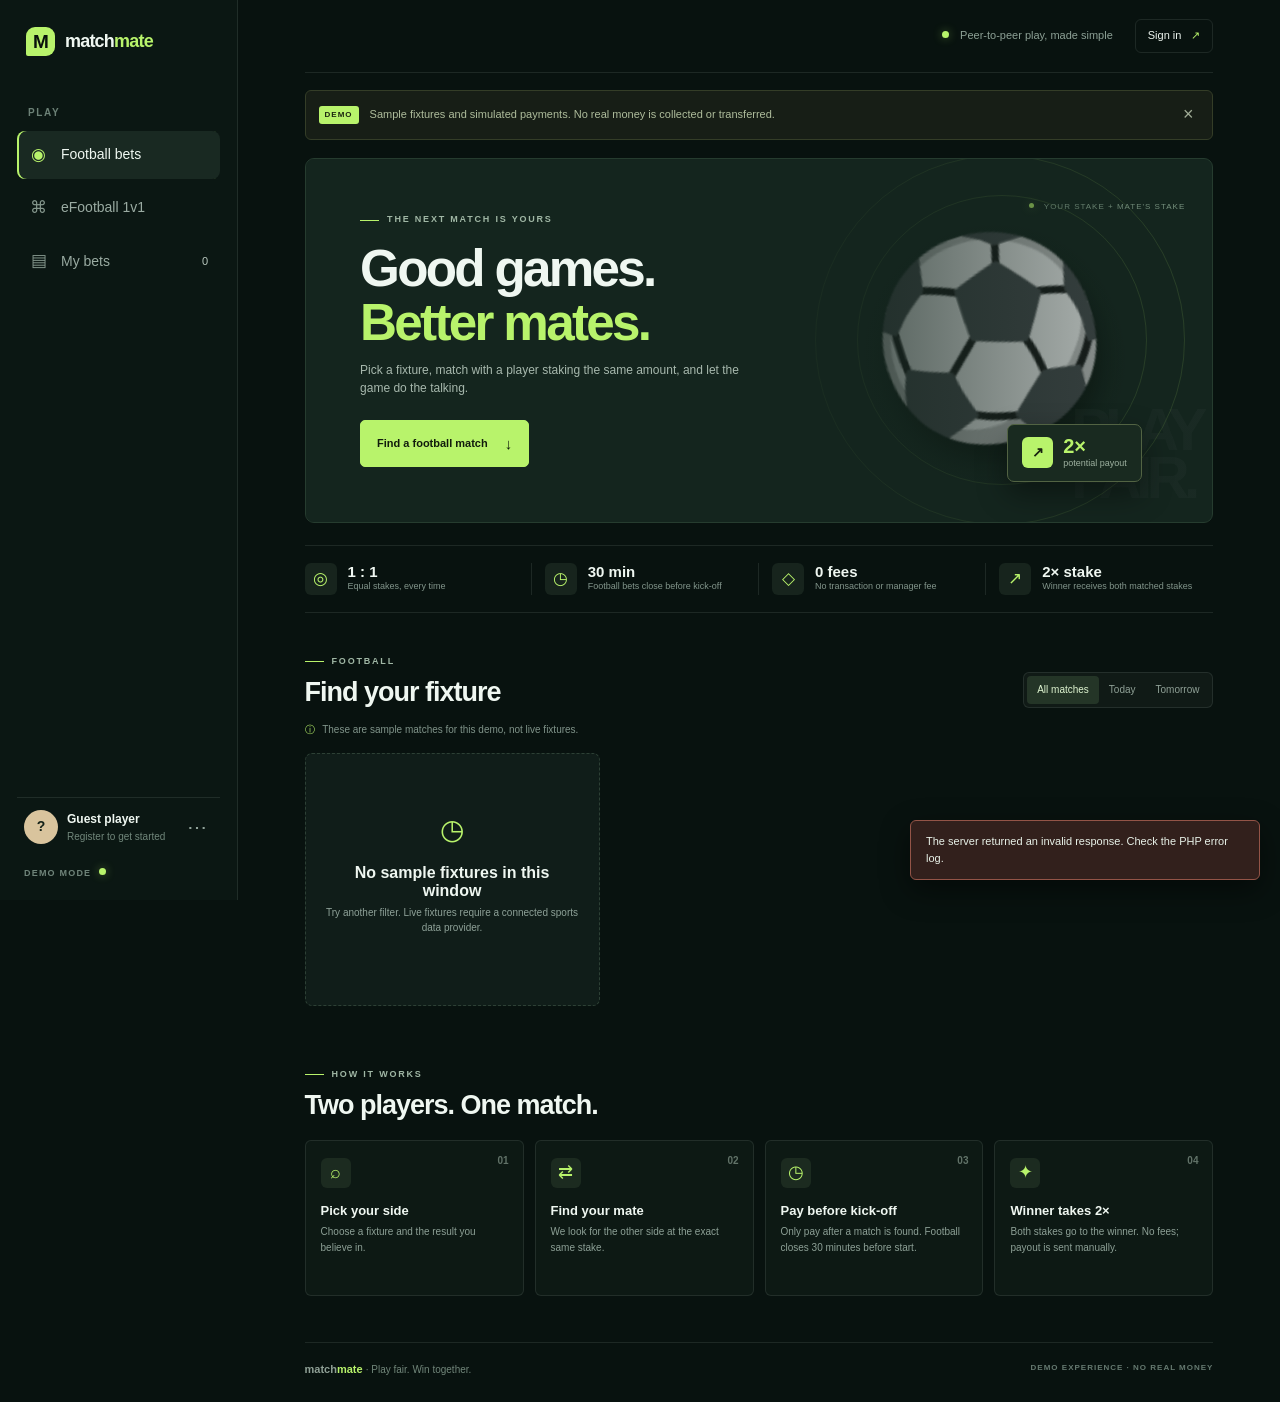
==== index.html @ 1ef978bd "two player met betting account" ====
<!doctype html>
<html lang="en">
  <head>
    <meta charset="utf-8">
    <meta name="viewport" content="width=device-width, initial-scale=1">
    <meta name="theme-color" content="#08120f">
    <title>MatchMate — Play fair. Win together.</title>
    <link rel="stylesheet" href="styles.css">
    <script src="app.js" defer></script>
  </head>
  <body>
    <div class="app-shell">
      <aside class="sidebar">
        <a class="brand" href="#" aria-label="MatchMate home">
          <span class="brand-mark">M</span><span>match<span class="brand-light">mate</span></span>
        </a>
        <div class="sidebar-label">PLAY</div>
        <nav class="main-nav" aria-label="Main navigation">
          <button class="nav-item active" data-view="football"><span class="nav-icon">◉</span> Football bets</button>
          <button class="nav-item" data-view="konami"><span class="nav-icon">⌘</span> eFootball 1v1</button>
          <button class="nav-item" data-view="my-bets"><span class="nav-icon">▤</span> My bets <span class="nav-count" id="my-bets-count">0</span></button>
        </nav>
        <div class="sidebar-label admin-label">MANAGE</div>
        <nav class="main-nav" aria-label="Management">
          <button class="nav-item" data-view="admin"><span class="nav-icon">▦</span> Admin dashboard</button>
        </nav>
        <div class="sidebar-spacer"></div>
        <div class="account-card">
          <div class="avatar" id="sidebar-avatar">?</div>
          <div class="account-summary"><strong id="sidebar-name">Guest player</strong><span id="sidebar-account">Register to get started</span></div>
          <button class="icon-button" id="account-button" aria-label="Account options">⋯</button>
        </div>
        <div class="sidebar-foot">DEMO MODE <span class="live-dot"></span></div>
      </aside>

      <main class="main-content">
        <header class="topbar">
          <div class="mobile-brand"><span class="brand-mark">M</span> matchmate</div>
          <div class="topbar-note"><span class="live-dot"></span> Peer-to-peer play, made simple</div>
          <button class="top-account" id="top-account-button">Sign in <span>↗</span></button>
        </header>

        <div class="demo-banner">
          <span class="demo-badge">DEMO</span>
          <span>Sample fixtures and simulated payments. No real money is collected or transferred.</span>
          <button id="banner-dismiss" aria-label="Dismiss notice">×</button>
        </div>

        <section class="view active" id="view-football">
          <div class="hero">
            <div class="hero-copy">
              <div class="eyebrow"><span class="eyebrow-line"></span> THE NEXT MATCH IS YOURS</div>
              <h1>Good games.<br><span>Better mates.</span></h1>
              <p>Pick a fixture, match with a player staking the same amount, and let the game do the talking.</p>
              <button class="primary-button" data-scroll="fixtures">Find a football match <span>↓</span></button>
            </div>
            <div class="hero-visual" aria-hidden="true">
              <div class="orb orb-one"></div><div class="orb orb-two"></div>
              <div class="hero-ball">⚽</div>
              <div class="floating-card"><span class="floating-icon">↗</span><div><strong>2×</strong><small>potential payout</small></div></div>
              <div class="hero-stat"><span class="stat-dot"></span> YOUR STAKE + MATE'S STAKE</div>
              <div class="hero-outline">PLAY<br>FAIR.</div>
            </div>
          </div>

          <div class="stats-row">
            <div class="stat-item"><span class="stat-icon">◎</span><div><strong>1 : 1</strong><span>Equal stakes, every time</span></div></div>
            <div class="stat-item"><span class="stat-icon">◷</span><div><strong>30 min</strong><span>Football bets close before kick-off</span></div></div>
            <div class="stat-item"><span class="stat-icon">◇</span><div><strong>0 fees</strong><span>No transaction or manager fee</span></div></div>
            <div class="stat-item"><span class="stat-icon">↗</span><div><strong>2× stake</strong><span>Winner receives both matched stakes</span></div></div>
          </div>

          <section class="section-block" id="fixtures">
            <div class="section-heading">
              <div><div class="eyebrow"><span class="eyebrow-line"></span> FOOTBALL</div><h2>Find your fixture</h2></div>
              <div class="fixture-filters" role="group" aria-label="Fixture filters">
                <button class="filter-chip active" data-filter="all">All matches</button>
                <button class="filter-chip" data-filter="today">Today</button>
                <button class="filter-chip" data-filter="tomorrow">Tomorrow</button>
              </div>
            </div>
            <div class="fixture-note"><span>ⓘ</span> These are sample matches for this demo, not live fixtures.</div>
            <div class="fixture-grid" id="fixture-grid"></div>
          </section>

          <section class="how-section">
            <div class="how-heading"><div class="eyebrow"><span class="eyebrow-line"></span> HOW IT WORKS</div><h2>Two players. One match.</h2></div>
            <div class="steps-grid">
              <article class="step-card"><span class="step-number">01</span><div class="step-icon">⌕</div><h3>Pick your side</h3><p>Choose a fixture and the result you believe in.</p></article>
              <article class="step-card"><span class="step-number">02</span><div class="step-icon">⇄</div><h3>Find your mate</h3><p>We look for the other side at the exact same stake.</p></article>
              <article class="step-card"><span class="step-number">03</span><div class="step-icon">◷</div><h3>Pay before kick-off</h3><p>Only pay after a match is found. Football closes 30 minutes before start.</p></article>
              <article class="step-card"><span class="step-number">04</span><div class="step-icon">✦</div><h3>Winner takes 2×</h3><p>Both stakes go to the winner. No fees; payout is sent manually.</p></article>
            </div>
          </section>
        </section>

        <section class="view" id="view-konami">
          <div class="page-heading">
            <div><div class="eyebrow"><span class="eyebrow-line"></span> KONAMI · eFOOTBALL</div><h1>Find your 1v1.</h1><p>Challenge another eFootball player. Set your stake, match up, then exchange your room code.</p></div>
            <div class="heading-stamp">5<span>MIN</span><small>payment window</small></div>
          </div>
          <div class="konami-layout">
            <div class="panel konami-panel">
              <div class="panel-top"><span class="panel-kicker">NEW CHALLENGE</span><span class="pill pill-green">eFootball</span></div>
              <h2>Ready when you are.</h2>
              <p class="muted">We’ll find a player who wants the same stake. Once matched, both players pay and share their in-game room code before playing.</p>
              <form id="konami-form" class="bet-form">
                <label for="konami-stake">Stake amount <span class="label-hint">KES · minimum 50</span></label>
                <div class="input-wrap"><span class="currency">KES</span><input id="konami-stake" type="number" min="50" step="1" value="500" required></div>
                <div class="stake-presets"><button type="button" data-stake="200">200</button><button type="button" data-stake="500">500</button><button type="button" data-stake="1000">1,000</button></div>
                <div class="payout-preview"><span>Potential winner payout</span><strong id="konami-payout">KES 1,000</strong></div>
                <button class="primary-button full-button" type="submit">Find me a player <span>→</span></button>
                <p class="form-footnote">A match is not confirmed until the other player stakes the same amount.</p>
              </form>
            </div>
            <div class="konami-side">
              <div class="panel info-panel">
                <div class="info-icon">⌘</div><div class="eyebrow">YOUR GAME, YOUR RULES</div><h3>Play on eFootball</h3>
                <p>Matched players connect in the eFootball app. The demo can’t create game rooms or verify results automatically.</p>
              </div>
              <div class="timeline-panel">
                <h3>Match flow <span class="mini-status">5 MIN TO PAY</span></h3>
                <div class="timeline-step"><span class="timeline-number">1</span><div><strong>Get matched</strong><small>Same stake, another player</small></div></div>
                <div class="timeline-step"><span class="timeline-number">2</span><div><strong>Pay &amp; share code</strong><small>Pay, then send your eFootball room code</small></div></div>
                <div class="timeline-step"><span class="timeline-number">3</span><div><strong>Play &amp; report</strong><small>Admin confirms the result in this demo</small></div></div>
              </div>
            </div>
          </div>
        </section>

        <section class="view" id="view-my-bets">
          <div class="page-heading">
            <div><div class="eyebrow"><span class="eyebrow-line"></span> YOUR ACTIVITY</div><h1>My bets<span class="heading-period">.</span></h1><p>Track your matches, payment steps, and any winnings.</p></div>
          </div>
          <div class="my-bets-toolbar"><div class="tab-group"><button class="bet-tab active" data-bet-filter="all">All bets</button><button class="bet-tab" data-bet-filter="active">Active</button><button class="bet-tab" data-bet-filter="won">Won</button></div><span class="muted" id="bet-summary"></span></div>
          <div class="player-totals" id="player-totals"></div>
          <div id="my-bets-list" class="bets-list"></div>
        </section>

        <section class="view" id="view-admin">
          <div class="page-heading admin-page-heading">
            <div><div class="eyebrow"><span class="eyebrow-line"></span> OPERATIONS</div><h1>Admin overview<span class="heading-period">.</span></h1><p>Review matches, confirm results, and track manual payouts.</p></div>
            <div class="admin-demo-pill"><span class="live-dot"></span> LOCAL DEMO DATA</div>
          </div>
          <div class="admin-stats">
            <div class="admin-stat-card"><span>OPEN MATCHES</span><strong id="admin-open">0</strong><small>Awaiting a player</small></div>
            <div class="admin-stat-card"><span>PAYMENT REVIEW</span><strong id="admin-payment">0</strong><small>References awaiting admin approval</small></div>
            <div class="admin-stat-card"><span>WINNERS TO PAY</span><strong id="admin-winners">0</strong><small>Manual payout required</small></div>
            <div class="admin-stat-card accent-stat"><span>TOTAL TO PAY</span><strong id="admin-total">KES 0</strong><small>No fees deducted</small></div>
          </div>
          <div class="admin-toolbar"><div><h2>Winner payouts</h2><p>Winner and opponent details are visible to the admin.</p></div><button class="secondary-button" id="export-winners">↓ Export list</button></div>
          <div class="table-wrap"><table class="admin-table"><thead><tr><th>WINNER / ACCOUNT</th><th>LOSING OPPONENT</th><th>BET</th><th>MANAGER FEE</th><th>AMOUNT TO RECEIVE</th><th>SEND MONEY FEE</th><th>M-PESA DETAILS</th><th>STATUS</th><th></th></tr></thead><tbody id="winners-table"></tbody></table></div>
          <div class="admin-toolbar queue-toolbar"><div><h2>Matched players &amp; payment review</h2><p>Players are paired before payment. Both equal stakes and payment references are shown together.</p></div></div>
          <div class="table-wrap"><table class="admin-table queue-table"><thead><tr><th>PLAYER / ACCOUNT</th><th>TYPE</th><th>FIXTURE / RESULT CLAIM</th><th>OPPONENT</th><th>STAKE EACH</th><th>PAYMENT REFERENCES</th><th>MATCH STATUS</th><th>ADMIN ACTION</th></tr></thead><tbody id="queue-table"></tbody></table></div>
          <div class="admin-disclaimer">This prototype stores records in MySQL. Payment references must be checked manually in the M-Pesa account; no payment is initiated or automatically verified. Player result agreement is not independent proof of an eFootball result.</div>
        </section>

        <footer class="site-footer"><span>match<span class="brand-light">mate</span> <span class="footer-copy">· Play fair. Win together.</span></span><span>DEMO EXPERIENCE · NO REAL MONEY</span></footer>
      </main>
    </div>
    <div id="modal-root"></div>
    <div id="toast-region" class="toast-region" aria-live="polite"></div>
  </body>
</html>
---- styles.css ----
:root {
  color-scheme: dark;
  --bg: #08120f;
  --panel: #101d19;
  --panel-2: #14231e;
  --line: rgba(214, 237, 224, .1);
  --text: #eff7f1;
  --muted: #96aaa0;
  --soft: #71877b;
  --green: #b8f36b;
  --green-dark: #17331e;
  --orange: #f3a968;
  --red: #ff8178;
  --font: 'Segoe UI', Arial, sans-serif;
  --display: 'Segoe UI', Arial, sans-serif;
}

* { box-sizing: border-box; }
[hidden] { display: none !important; }
html { scroll-behavior: smooth; }
body { margin: 0; background: var(--bg); color: var(--text); font: 14px/1.55 var(--font); }
button, input, select { font: inherit; }
button { color: inherit; }
.app-shell { min-height: 100vh; }
.sidebar { position: fixed; z-index: 5; inset: 0 auto 0 0; width: 238px; padding: 27px 17px 19px; display: flex; flex-direction: column; background: #0b1713; border-right: 1px solid var(--line); }
.brand { display: flex; align-items: center; gap: 10px; margin: 0 9px 49px; color: var(--text); text-decoration: none; font: 700 18px var(--display); letter-spacing: -.8px; }
.brand-mark { width: 29px; height: 29px; display: inline-grid; place-items: center; color: #09130c; background: var(--green); border-radius: 9px 9px 9px 2px; font: 700 19px var(--display); }
.brand-light { color: var(--green); }
.sidebar-label { margin: 0 11px 10px; color: #6c8176; font-size: 10px; font-weight: 700; letter-spacing: 1.6px; }
.admin-label { margin-top: 31px; }
.main-nav { display: grid; gap: 5px; }
.nav-item { width: 100%; display: flex; align-items: center; gap: 13px; padding: 11px 12px; color: #9aaba2; background: transparent; border: 0; border-radius: 8px; text-align: left; cursor: pointer; transition: background .2s, color .2s; }
.nav-item:hover, .nav-item.active { color: var(--text); background: #192922; }
.nav-item.active { box-shadow: inset 2px 0 var(--green); }
.nav-item.active .nav-icon { color: var(--green); }
.nav-icon { width: 19px; color: #85978d; font-size: 17px; text-align: center; }
.nav-count { margin-left: auto; color: #b9c8bf; font-size: 11px; }
.sidebar-spacer { flex: 1; }
.account-card { display: flex; align-items: center; gap: 9px; padding: 12px 7px; border-top: 1px solid var(--line); }
.avatar { width: 34px; height: 34px; display: grid; place-items: center; color: #142218; background: #d9c49d; border-radius: 50%; font-weight: 700; }
.account-summary { min-width: 0; display: grid; flex: 1; }
.account-summary strong { overflow: hidden; font-size: 12px; text-overflow: ellipsis; white-space: nowrap; }
.account-summary span { color: var(--soft); font-size: 10px; }
.icon-button { color: #91a39a; background: none; border: 0; font-size: 20px; cursor: pointer; }
.sidebar-foot { margin: 11px 7px 0; color: #70847a; font-size: 9px; font-weight: 700; letter-spacing: 1.2px; }
.live-dot, .stat-dot { display: inline-block; width: 7px; height: 7px; margin-left: 4px; vertical-align: 1px; background: var(--green); border-radius: 50%; box-shadow: 0 0 10px #b8f36666; }
.main-content { max-width: 1600px; min-height: 100vh; margin-left: 238px; padding: 0 5.2%; }
.topbar { height: 73px; display: flex; align-items: center; justify-content: flex-end; border-bottom: 1px solid var(--line); }
.topbar-note { color: #8da196; font-size: 11px; }
.topbar-note .live-dot { margin: 0 8px 0 0; }
.top-account { margin-left: 22px; padding: 7px 12px; background: transparent; border: 1px solid var(--line); border-radius: 6px; cursor: pointer; font-size: 11px; }
.top-account span { color: var(--green); margin-left: 7px; }
.mobile-brand { display: none; }
.demo-banner { display: flex; align-items: center; gap: 11px; margin-top: 17px; padding: 9px 13px; color: #afbd9c; background: #171e16; border: 1px solid #343d27; border-radius: 6px; font-size: 11px; }
.demo-badge { padding: 3px 6px; color: #1b250f; background: var(--green); border-radius: 3px; font-size: 8px; font-weight: 800; letter-spacing: 1px; }
.demo-banner button { margin-left: auto; color: #a1ad97; background: none; border: 0; font-size: 18px; cursor: pointer; }
.hero { position: relative; min-height: 365px; display: flex; align-items: center; overflow: hidden; margin: 18px 0 22px; padding: 42px 6%; background: #14251e; border: 1px solid #263c2f; border-radius: 9px; }
.hero:after { position: absolute; inset: 0; background: linear-gradient(90deg,#14251e 0%,#14251ef2 45%,#14251e33 100%); content: ''; pointer-events: none; }
.hero-copy { position: relative; z-index: 2; width: 53%; }
.eyebrow { display: flex; align-items: center; gap: 8px; color: #a0b7a5; font-size: 9px; font-weight: 700; letter-spacing: 1.8px; }
.eyebrow-line { width: 19px; height: 1px; background: var(--green); }
h1, h2, h3, p { margin-top: 0; }
.hero h1, .page-heading h1 { margin: 15px 0 11px; font: 600 clamp(36px, 4vw, 53px)/1.05 var(--display); letter-spacing: -2.7px; }
.hero h1 span { color: var(--green); }
.hero-copy p { max-width: 400px; margin-bottom: 22px; color: #a7b8ad; font-size: 12px; }
.primary-button, .secondary-button { display: inline-flex; align-items: center; justify-content: center; gap: 17px; padding: 11px 16px; color: #111b0c; background: var(--green); border: 1px solid var(--green); border-radius: 5px; font-weight: 700; font-size: 11px; cursor: pointer; transition: transform .15s, filter .15s; }
.primary-button:hover { transform: translateY(-1px); filter: brightness(1.05); }
.primary-button span { font-size: 15px; }
.hero-visual { position: absolute; inset: 0 0 0 40%; overflow: hidden; }
.orb { position: absolute; border: 1px solid #b8f36b2b; border-radius: 50%; }
.orb-one { width: 370px; height: 370px; top: 50%; right: 5%; transform: translateY(-50%); }
.orb-two { width: 290px; height: 290px; top: 50%; right: 12%; transform: translateY(-50%); }
.hero-ball { position: absolute; top: 49%; right: 19%; transform: translateY(-50%) rotate(-18deg); font-size: clamp(105px, 16vw, 192px); filter: drop-shadow(0 17px 13px #02080499); }
.floating-card { position: absolute; z-index: 1; right: 13%; bottom: 40px; display: flex; align-items: center; gap: 10px; padding: 10px 14px; background: #192a20; border: 1px solid #526343; border-radius: 7px; box-shadow: 0 12px 30px #0006; }
.floating-icon { width: 31px; height: 31px; display: grid; place-items: center; color: #17200f; background: var(--green); border-radius: 6px; font-weight: 700; }
.floating-card div { display: grid; }
.floating-card strong { color: var(--green); font: 700 20px var(--display); line-height: 1.1; }
.floating-card small { color: #9db09f; font-size: 9px; }
.hero-stat { position: absolute; top: 42px; right: 5%; color: #98b69f; font-size: 8px; letter-spacing: 1px; }
.hero-stat .stat-dot { width: 5px; height: 5px; margin: 0 7px 0 0; }
.hero-outline { position: absolute; right: 2%; bottom: 20px; color: #ffffff08; font: 700 60px/.8 var(--display); letter-spacing: -6px; }
.stats-row { display: grid; grid-template-columns: repeat(4,1fr); padding: 17px 0; border-top: 1px solid var(--line); border-bottom: 1px solid var(--line); }
.stat-item { display: flex; align-items: center; gap: 11px; padding: 0 13px; border-right: 1px solid var(--line); }
.stat-item:first-child { padding-left: 0; }
.stat-item:last-child { border: 0; }
.stat-icon { width: 32px; height: 32px; display: grid; place-items: center; color: var(--green); background: #17241d; border-radius: 6px; font-size: 17px; }
.stat-item div { display: grid; }
.stat-item strong { font: 600 15px var(--display); }
.stat-item span:last-child { color: #82958b; font-size: 9px; }
.section-block { padding: 42px 0 35px; }
.section-heading { display: flex; align-items: flex-end; justify-content: space-between; margin-bottom: 18px; }
.section-heading h2, .how-heading h2 { margin: 8px 0 0; font: 600 27px var(--display); letter-spacing: -1px; }
.fixture-filters, .tab-group { display: flex; padding: 3px; background: #101a16; border: 1px solid var(--line); border-radius: 6px; }
.filter-chip, .bet-tab { padding: 6px 10px; color: #8fa096; background: none; border: 0; border-radius: 4px; font-size: 10px; cursor: pointer; }
.filter-chip.active, .bet-tab.active { color: #dff5d1; background: #243527; }
.fixture-note { margin: -4px 0 16px; color: #80948a; font-size: 10px; }
.fixture-note span { margin-right: 5px; color: var(--green); }
.fixture-grid { display: grid; grid-template-columns: repeat(3, minmax(0,1fr)); gap: 12px; }
.fixture-card { position: relative; padding: 16px; background: var(--panel); border: 1px solid var(--line); border-radius: 7px; transition: border-color .2s, transform .2s; }
.fixture-card:hover { transform: translateY(-2px); border-color: #58733e; }
.fixture-card-top { display: flex; justify-content: space-between; color: #84968b; font-size: 9px; }
.sample-label { padding: 3px 6px; color: #a6bc94; background: #202b1d; border-radius: 3px; font-size: 8px; letter-spacing: .4px; }
.team-row { display: flex; align-items: center; justify-content: space-between; margin: 17px 0 15px; }
.team { display: grid; justify-items: center; gap: 5px; width: 36%; text-align: center; }
.team-crest { width: 37px; height: 37px; display: grid; place-items: center; color: #dff4d1; background: #1c3124; border: 1px solid #325039; border-radius: 12px; font: 700 11px var(--display); }
.team-name { font-size: 10px; font-weight: 600; }
.versus { color: #687a70; font: 600 10px var(--display); }
.fixture-footer { display: flex; align-items: center; justify-content: space-between; padding-top: 11px; border-top: 1px solid var(--line); }
.fixture-time { color: #a6b5aa; font-size: 9px; }
.fixture-time strong { color: var(--text); }
.fixture-bet-button { padding: 7px 9px; color: var(--green); background: #1c2a20; border: 1px solid #3a5634; border-radius: 4px; font-size: 9px; font-weight: 700; cursor: pointer; }
.how-section { padding: 27px 0 46px; }
.steps-grid { display: grid; grid-template-columns: repeat(4,1fr); gap: 11px; margin-top: 19px; }
.step-card { position: relative; min-height: 156px; padding: 17px 15px; background: #0d1914; border: 1px solid var(--line); border-radius: 6px; }
.step-number { position: absolute; top: 14px; right: 14px; color: #617268; font: 600 10px var(--display); }
.step-icon { width: 30px; height: 30px; display: grid; place-items: center; margin-bottom: 15px; color: var(--green); background: #1c2b20; border-radius: 6px; font-size: 18px; }
.step-card h3 { margin-bottom: 6px; font: 600 13px var(--display); }
.step-card p { margin-bottom: 0; color: #8da096; font-size: 10px; line-height: 1.6; }
.site-footer { display: flex; justify-content: space-between; padding: 20px 0 27px; color: #8fa096; border-top: 1px solid var(--line); font: 600 11px var(--display); }
.footer-copy { color: #71867a; font: 400 10px var(--font); }
.site-footer > span:last-child { color: #657970; font: 700 8px var(--font); letter-spacing: 1px; }

.view { display: none; }
.view.active { display: block; }
.page-heading { display: flex; align-items: center; justify-content: space-between; padding: 53px 0 29px; }
.page-heading h1 { margin-bottom: 9px; font-size: clamp(34px,4vw,48px); }
.page-heading p { max-width: 500px; margin-bottom: 0; color: #93a69b; font-size: 12px; }
.heading-period { color: var(--green); }
.heading-stamp { width: 92px; display: grid; justify-items: center; color: var(--green); font: 600 37px/.9 var(--display); }
.heading-stamp span { margin-top: 5px; color: #9aaa9f; font: 700 9px var(--font); letter-spacing: 1.3px; }
.heading-stamp small { margin-top: 6px; color: #798d82; font: 9px var(--font); }
.konami-layout { display: grid; grid-template-columns: minmax(0,1.1fr) minmax(280px,.9fr); gap: 16px; padding-bottom: 45px; }
.panel { background: var(--panel); border: 1px solid var(--line); border-radius: 8px; }
.konami-panel { padding: 26px; }
.panel-top { display: flex; align-items: center; justify-content: space-between; margin-bottom: 25px; }
.panel-kicker { color: #8da197; font-size: 9px; font-weight: 700; letter-spacing: 1.3px; }
.pill { padding: 5px 8px; border-radius: 20px; font-size: 9px; }
.pill-green { color: #d7f0c6; background: #213a25; }
.konami-panel h2 { margin-bottom: 8px; font: 600 23px var(--display); }
.muted { color: #8da096; }
.konami-panel > p { max-width: 480px; margin-bottom: 23px; font-size: 11px; }
.bet-form label { display: flex; justify-content: space-between; margin-bottom: 7px; font-size: 11px; font-weight: 600; }
.label-hint { color: #85988d; font-size: 9px; font-weight: 400; }
.input-wrap { position: relative; }
.input-wrap input, .form-control { width: 100%; padding: 11px 13px; color: var(--text); background: #0c1712; border: 1px solid #2a3a31; border-radius: 5px; outline: none; }
.input-wrap input { padding-left: 53px; }
.input-wrap input:focus, .form-control:focus { border-color: #9bce5b; }
.currency { position: absolute; z-index: 1; top: 50%; left: 13px; color: #8da197; transform: translateY(-50%); font-size: 10px; }
.stake-presets { display: flex; gap: 7px; margin-top: 9px; }
.stake-presets button { padding: 6px 10px; color: #a2b2a8; background: #18251e; border: 1px solid #283b2d; border-radius: 4px; font-size: 10px; cursor: pointer; }
.payout-preview { display: flex; justify-content: space-between; margin: 20px 0 16px; padding: 12px 0; border-top: 1px solid var(--line); border-bottom: 1px solid var(--line); color: #9eafa4; font-size: 10px; }
.payout-preview strong { color: var(--green); font: 600 14px var(--display); }
.full-button { width: 100%; justify-content: space-between; padding: 12px 14px; }
.form-footnote { margin: 10px 0 0; color: #71857a; font-size: 9px; text-align: center; }
.konami-side { display: grid; gap: 13px; }
.info-panel { padding: 21px; background: radial-gradient(ellipse at top right,#28452b55,transparent 60%),var(--panel); }
.info-icon { width: 39px; height: 39px; display: grid; place-items: center; margin-bottom: 17px; color: var(--green); background: #213323; border-radius: 8px; font-size: 21px; }
.info-panel .eyebrow { font-size: 8px; }
.info-panel h3 { margin: 8px 0; font: 600 17px var(--display); }
.info-panel p { max-width: 300px; margin: 0; color: #90a399; font-size: 10px; }
.timeline-panel { padding: 20px; background: #0d1914; border: 1px solid var(--line); border-radius: 8px; }
.timeline-panel h3 { display: flex; align-items: center; justify-content: space-between; margin-bottom: 18px; font: 600 13px var(--display); }
.mini-status { padding: 4px 6px; color: var(--green); background: #1a2b1e; border-radius: 3px; font: 700 8px var(--font); letter-spacing: .5px; }
.timeline-step { position: relative; display: flex; gap: 11px; padding: 0 0 17px; }
.timeline-step:not(:last-child):after { position: absolute; top: 24px; left: 11px; width: 1px; height: 22px; background: #33483a; content: ''; }
.timeline-number { width: 23px; height: 23px; display: grid; flex: 0 0 auto; place-items: center; color: var(--green); background: #1e3022; border: 1px solid #40583a; border-radius: 50%; font-size: 9px; }
.timeline-step div { display: grid; padding-top: 2px; }
.timeline-step strong { font-size: 10px; }
.timeline-step small { color: #81948a; font-size: 9px; }
.my-bets-toolbar { display: flex; justify-content: space-between; align-items: center; margin: 0 0 13px; }
.my-bets-toolbar > span { font-size: 10px; }
.player-totals { display: grid; grid-template-columns: repeat(3,1fr); gap: 9px; margin: 0 0 15px; }
.player-total-card { display: grid; gap: 5px; padding: 12px 14px; background: #101d19; border: 1px solid var(--line); border-radius: 6px; }
.player-total-card span { color: #84978c; font-size: 8px; font-weight: 700; letter-spacing: .8px; }
.player-total-card strong { font: 600 16px var(--display); }
.player-total-card.due strong { color: var(--green); }
.bets-list { display: grid; gap: 10px; min-height: 230px; }
.bet-card { display: grid; grid-template-columns: minmax(150px,1.6fr) 1fr 1fr auto; align-items: center; gap: 14px; padding: 16px; background: var(--panel); border: 1px solid var(--line); border-radius: 7px; }
.bet-card-title { font-weight: 700; }
.bet-card-sub, .bet-meta-label { color: #82958a; font-size: 9px; }
.bet-meta { display: grid; gap: 3px; }
.bet-meta strong { font-size: 11px; }
.status-badge { display: inline-flex; align-items: center; justify-content: center; padding: 5px 8px; color: #d7e6d7; background: #24352a; border-radius: 4px; font-size: 9px; font-weight: 600; }
.status-waiting, .status-awaiting_payment { color: #f5c78e; background: #392c1b; }
.status-won, .status-paid, .status-completed { color: #c8ef9b; background: #203520; }
.status-lost, .status-cancelled { color: #e5a09a; background: #392320; }
.empty-state { display: grid; justify-items: center; padding: 54px 20px; color: #8ea198; background: var(--panel); border: 1px dashed #2d4035; border-radius: 7px; text-align: center; }
.empty-icon { margin-bottom: 12px; color: var(--green); font-size: 28px; }
.empty-state strong { margin-bottom: 5px; color: var(--text); font: 600 16px var(--display); }
.empty-state p { margin-bottom: 15px; font-size: 10px; }

.admin-page-heading { padding-bottom: 25px; }
.admin-demo-pill { padding: 7px 10px; color: #b1c5a0; background: #1c291d; border: 1px solid #3a4b31; border-radius: 4px; font-size: 8px; font-weight: 700; letter-spacing: 1px; }
.admin-demo-pill .live-dot { margin: 0 6px 0 0; }
.admin-stats { display: grid; grid-template-columns: repeat(4,1fr); gap: 10px; }
.admin-stat-card { display: grid; gap: 6px; padding: 16px; background: var(--panel); border: 1px solid var(--line); border-radius: 6px; }
.admin-stat-card > span { color: #84978c; font-size: 8px; font-weight: 700; letter-spacing: 1px; }
.admin-stat-card strong { font: 600 25px var(--display); }
.admin-stat-card small { color: #82958a; font-size: 9px; }
.admin-stat-card.accent-stat { background: #1c2b1d; border-color: #34482c; }
.accent-stat strong { color: var(--green); font-size: 19px; }
.admin-toolbar { display: flex; align-items: center; justify-content: space-between; margin: 31px 0 13px; }
.admin-toolbar h2 { margin-bottom: 4px; font: 600 17px var(--display); }
.admin-toolbar p { margin: 0; color: #84978c; font-size: 10px; }
.secondary-button { padding: 8px 11px; color: #c0d1c6; background: #17231d; border-color: #2c3e32; font-size: 9px; }
.table-wrap { overflow-x: auto; background: var(--panel); border: 1px solid var(--line); border-radius: 7px; }
.admin-table { width: 100%; min-width: 780px; border-collapse: collapse; text-align: left; }
.admin-table th { padding: 11px 13px; color: #809389; background: #122019; border-bottom: 1px solid var(--line); font-size: 8px; font-weight: 700; letter-spacing: .7px; white-space: nowrap; }
.admin-table td { padding: 13px; color: #bdcbc1; border-bottom: 1px solid var(--line); font-size: 10px; }
.admin-table tr:last-child td { border-bottom: 0; }
.admin-table .person-cell { display: grid; gap: 3px; }
.person-cell strong { color: #e1ece3; font-size: 10px; }
.person-cell small { color: #84968b; font-size: 9px; }
.admin-table .money-cell { color: var(--green); font-weight: 700; white-space: nowrap; }
.table-action { padding: 6px 8px; color: #17200f; background: var(--green); border: 0; border-radius: 4px; font-size: 8px; font-weight: 700; cursor: pointer; white-space: nowrap; }
.table-action:disabled { color: #a9b7ac; background: #28362c; cursor: default; }
.queue-toolbar { margin-top: 31px; }
.queue-table { min-width: 940px; }
.payment-review-list { display: grid; gap: 7px; min-width: 190px; }
.payment-review-item { padding-bottom: 6px; border-bottom: 1px solid var(--line); }
.payment-review-item:last-child { padding-bottom: 0; border-bottom: 0; }
.admin-disclaimer { margin: 18px 0 40px; padding: 11px 13px; color: #8f9b87; background: #191d16; border: 1px solid #3b3b2b; border-radius: 5px; font-size: 9px; }

.modal-backdrop { position: fixed; z-index: 20; inset: 0; display: grid; place-items: center; overflow-y: auto; padding: 18px; background: #030806cc; backdrop-filter: blur(5px); }
.modal { position: relative; width: min(440px,100%); max-height: calc(100vh - 36px); overflow-y: auto; padding: 27px; background: #111f18; border: 1px solid #33463a; border-radius: 10px; box-shadow: 0 25px 80px #0009; }
.modal-wide { width: min(520px,100%); }
.modal-close { position: absolute; top: 14px; right: 15px; color: #8da096; background: none; border: 0; font-size: 21px; cursor: pointer; }
.modal .eyebrow { margin-bottom: 11px; }
.modal h2 { margin: 0 25px 7px 0; font: 600 23px var(--display); letter-spacing: -.6px; }
.modal-intro { margin-bottom: 19px; color: #94a79b; font-size: 10px; }
.modal-form { display: grid; gap: 11px; }
.modal-form label { display: grid; gap: 5px; color: #b5c4b9; font-size: 10px; font-weight: 600; }
.modal-form label small { color: #809388; font-size: 9px; font-weight: 400; }
.form-control { padding: 9px 10px; font-size: 11px; }
.modal-form .primary-button { width: 100%; margin-top: 5px; }
.text-button { padding: 5px; color: var(--green); background: none; border: 0; font-size: 10px; cursor: pointer; }
.demo-payment-box { margin: 13px 0; padding: 12px; color: #b5c5b7; background: #17251b; border: 1px solid #334830; border-radius: 5px; font-size: 10px; }
.demo-payment-box strong { color: var(--green); }
.modal-summary { display: flex; justify-content: space-between; gap: 12px; margin: 13px 0; padding: 10px; color: #b0c1b5; background: #0d1914; border-radius: 5px; font-size: 10px; }
.modal-summary strong { color: var(--green); }
.check-row { display: flex; align-items: flex-start; gap: 8px; color: #a8b8ad; font-size: 9px; }
.check-row input { margin-top: 2px; accent-color: var(--green); }
.toast-region { position: fixed; z-index: 30; right: 20px; bottom: 20px; display: grid; gap: 8px; }
.toast { max-width: 350px; padding: 12px 15px; color: #e9f2e9; background: #1b2b21; border: 1px solid #506943; border-radius: 6px; box-shadow: 0 10px 30px #0007; font-size: 11px; animation: toast-in .2s ease-out; }
.toast.error { border-color: #935447; background: #32201c; }
@keyframes toast-in { from { opacity: 0; transform: translateY(7px); } to { opacity: 1; transform: translateY(0); } }

@media (min-width: 1500px) { .main-content { padding: 0 7%; } }
@media (max-width: 1100px) {
  .sidebar { width: 205px; }
  .main-content { margin-left: 205px; padding: 0 4%; }
  .fixture-grid { grid-template-columns: repeat(2,minmax(0,1fr)); }
  .stats-row { grid-template-columns: repeat(2,1fr); row-gap: 14px; }
  .stat-item:nth-child(2) { border-right: 0; }
  .steps-grid { grid-template-columns: repeat(2,1fr); }
  .hero-visual { left: 36%; }
}
@media (max-width: 760px) {
  .sidebar { position: fixed; inset: auto 0 0; width: auto; height: 62px; display: block; padding: 0 8px; border-top: 1px solid var(--line); border-right: 0; background: #0b1713f5; }
  .sidebar .brand, .sidebar-label, .account-card, .sidebar-foot { display: none; }
  .sidebar-spacer { display: none; }
  .main-nav { height: 100%; display: flex; align-items: center; justify-content: space-around; gap: 2px; }
  .nav-item { width: auto; min-width: 53px; height: 50px; display: grid; justify-items: center; align-content: center; gap: 1px; padding: 3px 6px; font-size: 8px; text-align: center; }
  .nav-icon { font-size: 17px; }
  .nav-count { position: absolute; margin: -22px 0 0 26px; font-size: 8px; }
  .main-content { margin: 0; padding: 0 5%; padding-bottom: 72px; }
  .topbar { height: 58px; justify-content: space-between; }
  .mobile-brand { display: flex; align-items: center; gap: 7px; font: 700 14px var(--display); }
  .mobile-brand .brand-mark { width: 23px; height: 23px; font-size: 15px; }
  .topbar-note { display: none; }
  .top-account { margin: 0; padding: 6px 9px; }
  .demo-banner { align-items: flex-start; font-size: 9px; }
  .demo-badge { flex: 0 0 auto; }
  .hero { min-height: 340px; padding: 32px 7%; }
  .hero-copy { width: 76%; }
  .hero h1 { font-size: 42px; }
  .hero-copy p { max-width: 290px; font-size: 11px; }
  .hero-visual { left: 24%; opacity: .68; }
  .hero-ball { right: 9%; font-size: 145px; }
  .orb-one { right: -20%; }
  .orb-two { right: -10%; }
  .floating-card { right: 4%; bottom: 23px; padding: 8px; }
  .hero-stat { display: none; }
  .stats-row { grid-template-columns: repeat(2,1fr); row-gap: 13px; }
  .stat-item { padding: 0 8px; gap: 7px; }
  .stat-item:nth-child(odd) { padding-left: 0; }
  .stat-item:nth-child(even) { border-right: 0; }
  .stat-item strong { font-size: 13px; }
  .stat-item span:last-child { font-size: 8px; }
  .section-heading { align-items: flex-start; gap: 12px; flex-direction: column; }
  .fixture-grid { grid-template-columns: 1fr; }
  .fixture-card { padding: 14px; }
  .steps-grid { gap: 8px; }
  .step-card { min-height: 147px; padding: 13px; }
  .step-card p { font-size: 9px; }
  .site-footer { gap: 10px; flex-direction: column; }
  .page-heading { padding: 36px 0 23px; }
  .page-heading h1 { font-size: 38px; }
  .konami-layout { grid-template-columns: 1fr; }
  .konami-panel { padding: 19px; }
  .heading-stamp { width: 68px; font-size: 29px; }
  .bet-card { grid-template-columns: 1fr 1fr; gap: 12px; }
  .bet-card > .status-badge { justify-self: start; }
  .player-totals { gap: 6px; }
  .player-total-card { padding: 10px 8px; }
  .player-total-card strong { font-size: 12px; }
  .player-total-card span { font-size: 7px; }
  .admin-page-heading { align-items: flex-start; gap: 12px; flex-direction: column; }
  .admin-stats { grid-template-columns: repeat(2,1fr); }
  .admin-toolbar { align-items: flex-start; gap: 10px; }
  .toast-region { right: 12px; bottom: 74px; left: 12px; }
  .toast { max-width: none; }
}
@media (max-width: 390px) {
  .main-content { padding-right: 4%; padding-left: 4%; }
  .hero h1 { font-size: 37px; }
  .hero-copy { width: 88%; }
  .fixture-filters { width: 100%; }
  .filter-chip { flex: 1; }
  .stats-row { column-gap: 4px; }
  .stat-icon { width: 28px; height: 28px; }
}
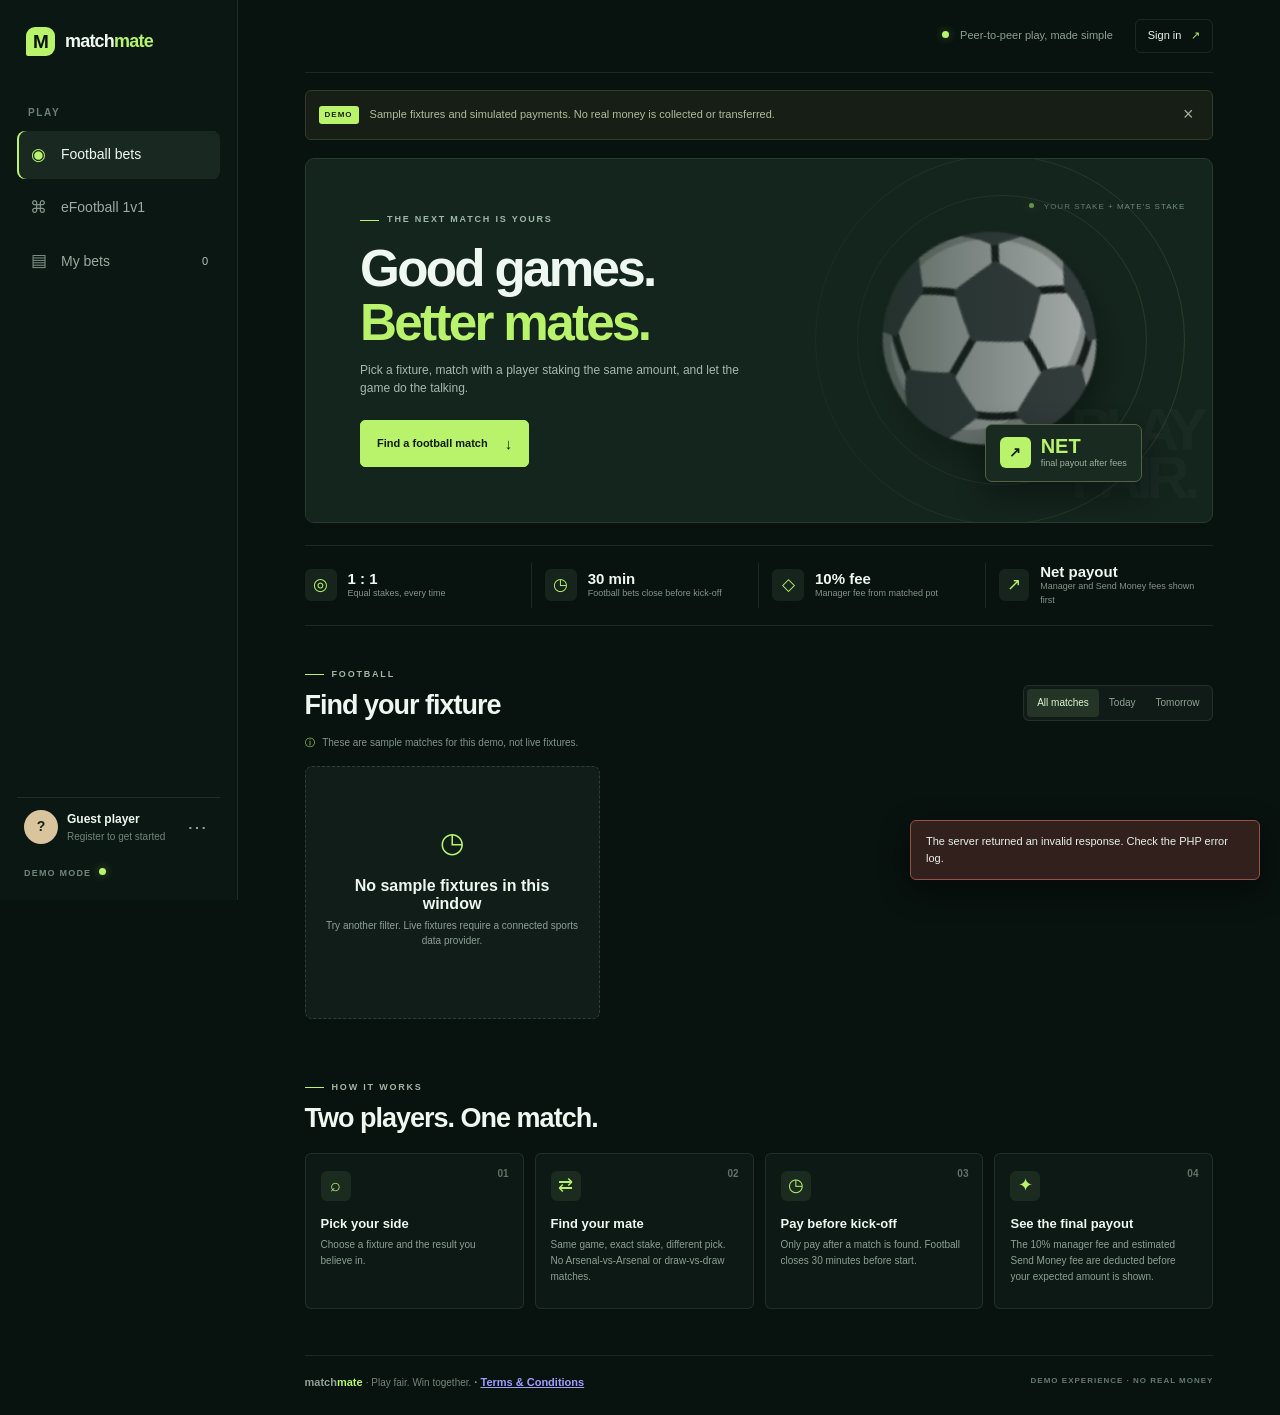
==== commit 50778e14: "designing simple bet site,konemi and football" ====
--- a/index.html
+++ b/index.html
@@ -57,7 +57,7 @@
             <div class="hero-visual" aria-hidden="true">
               <div class="orb orb-one"></div><div class="orb orb-two"></div>
               <div class="hero-ball">⚽</div>
-              <div class="floating-card"><span class="floating-icon">↗</span><div><strong>2×</strong><small>potential payout</small></div></div>
+              <div class="floating-card"><span class="floating-icon">↗</span><div><strong>NET</strong><small>final payout after fees</small></div></div>
               <div class="hero-stat"><span class="stat-dot"></span> YOUR STAKE + MATE'S STAKE</div>
               <div class="hero-outline">PLAY<br>FAIR.</div>
             </div>
@@ -66,8 +66,8 @@
           <div class="stats-row">
             <div class="stat-item"><span class="stat-icon">◎</span><div><strong>1 : 1</strong><span>Equal stakes, every time</span></div></div>
             <div class="stat-item"><span class="stat-icon">◷</span><div><strong>30 min</strong><span>Football bets close before kick-off</span></div></div>
-            <div class="stat-item"><span class="stat-icon">◇</span><div><strong>0 fees</strong><span>No transaction or manager fee</span></div></div>
-            <div class="stat-item"><span class="stat-icon">↗</span><div><strong>2× stake</strong><span>Winner receives both matched stakes</span></div></div>
+            <div class="stat-item"><span class="stat-icon">◇</span><div><strong>10% fee</strong><span>Manager fee from matched pot</span></div></div>
+            <div class="stat-item"><span class="stat-icon">↗</span><div><strong>Net payout</strong><span>Manager and Send Money fees shown first</span></div></div>
           </div>
 
           <section class="section-block" id="fixtures">
@@ -87,9 +87,9 @@
             <div class="how-heading"><div class="eyebrow"><span class="eyebrow-line"></span> HOW IT WORKS</div><h2>Two players. One match.</h2></div>
             <div class="steps-grid">
               <article class="step-card"><span class="step-number">01</span><div class="step-icon">⌕</div><h3>Pick your side</h3><p>Choose a fixture and the result you believe in.</p></article>
-              <article class="step-card"><span class="step-number">02</span><div class="step-icon">⇄</div><h3>Find your mate</h3><p>We look for the other side at the exact same stake.</p></article>
+              <article class="step-card"><span class="step-number">02</span><div class="step-icon">⇄</div><h3>Find your mate</h3><p>Same game, exact stake, different pick. No Arsenal-vs-Arsenal or draw-vs-draw matches.</p></article>
               <article class="step-card"><span class="step-number">03</span><div class="step-icon">◷</div><h3>Pay before kick-off</h3><p>Only pay after a match is found. Football closes 30 minutes before start.</p></article>
-              <article class="step-card"><span class="step-number">04</span><div class="step-icon">✦</div><h3>Winner takes 2×</h3><p>Both stakes go to the winner. No fees; payout is sent manually.</p></article>
+              <article class="step-card"><span class="step-number">04</span><div class="step-icon">✦</div><h3>See the final payout</h3><p>The 10% manager fee and estimated Send Money fee are deducted before your expected amount is shown.</p></article>
             </div>
           </section>
         </section>
@@ -108,7 +108,7 @@
                 <label for="konami-stake">Stake amount <span class="label-hint">KES · minimum 50</span></label>
                 <div class="input-wrap"><span class="currency">KES</span><input id="konami-stake" type="number" min="50" step="1" value="500" required></div>
                 <div class="stake-presets"><button type="button" data-stake="200">200</button><button type="button" data-stake="500">500</button><button type="button" data-stake="1000">1,000</button></div>
-                <div class="payout-preview"><span>Potential winner payout</span><strong id="konami-payout">KES 1,000</strong></div>
+                <div class="payout-preview"><span>Final amount to expect after all fees</span><strong id="konami-payout">KES 887</strong></div>
                 <button class="primary-button full-button" type="submit">Find me a player <span>→</span></button>
                 <p class="form-footnote">A match is not confirmed until the other player stakes the same amount.</p>
               </form>
@@ -134,6 +134,7 @@
           </div>
           <div class="my-bets-toolbar"><div class="tab-group"><button class="bet-tab active" data-bet-filter="all">All bets</button><button class="bet-tab" data-bet-filter="active">Active</button><button class="bet-tab" data-bet-filter="won">Won</button></div><span class="muted" id="bet-summary"></span></div>
           <div class="player-totals" id="player-totals"></div>
+          <div class="admin-disclaimer" id="fee-notice"></div>
           <div id="my-bets-list" class="bets-list"></div>
         </section>
 
@@ -146,7 +147,8 @@
             <div class="admin-stat-card"><span>OPEN MATCHES</span><strong id="admin-open">0</strong><small>Awaiting a player</small></div>
             <div class="admin-stat-card"><span>PAYMENT REVIEW</span><strong id="admin-payment">0</strong><small>References awaiting admin approval</small></div>
             <div class="admin-stat-card"><span>WINNERS TO PAY</span><strong id="admin-winners">0</strong><small>Manual payout required</small></div>
-            <div class="admin-stat-card accent-stat"><span>TOTAL TO PAY</span><strong id="admin-total">KES 0</strong><small>No fees deducted</small></div>
+            <div class="admin-stat-card"><span>MANAGER FEES EARNED</span><strong id="admin-fees">KES 0</strong><small>10% of resolved winning pots</small></div>
+            <div class="admin-stat-card accent-stat"><span>TOTAL TO PAY</span><strong id="admin-total">KES 0</strong><small>After 10% manager fee</small></div>
           </div>
           <div class="admin-toolbar"><div><h2>Winner payouts</h2><p>Winner and opponent details are visible to the admin.</p></div><button class="secondary-button" id="export-winners">↓ Export list</button></div>
           <div class="table-wrap"><table class="admin-table"><thead><tr><th>WINNER / ACCOUNT</th><th>LOSING OPPONENT</th><th>BET</th><th>MANAGER FEE</th><th>AMOUNT TO RECEIVE</th><th>SEND MONEY FEE</th><th>M-PESA DETAILS</th><th>STATUS</th><th></th></tr></thead><tbody id="winners-table"></tbody></table></div>
@@ -155,7 +157,7 @@
           <div class="admin-disclaimer">This prototype stores records in MySQL. Payment references must be checked manually in the M-Pesa account; no payment is initiated or automatically verified. Player result agreement is not independent proof of an eFootball result.</div>
         </section>
 
-        <footer class="site-footer"><span>match<span class="brand-light">mate</span> <span class="footer-copy">· Play fair. Win together.</span></span><span>DEMO EXPERIENCE · NO REAL MONEY</span></footer>
+        <footer class="site-footer"><span>match<span class="brand-light">mate</span> <span class="footer-copy">· Play fair. Win together.</span> · <a href="terms.html">Terms &amp; Conditions</a></span><span>DEMO EXPERIENCE · NO REAL MONEY</span></footer>
       </main>
     </div>
     <div id="modal-root"></div>
--- a/styles.css
+++ b/styles.css
@@ -192,7 +192,7 @@
 .admin-page-heading { padding-bottom: 25px; }
 .admin-demo-pill { padding: 7px 10px; color: #b1c5a0; background: #1c291d; border: 1px solid #3a4b31; border-radius: 4px; font-size: 8px; font-weight: 700; letter-spacing: 1px; }
 .admin-demo-pill .live-dot { margin: 0 6px 0 0; }
-.admin-stats { display: grid; grid-template-columns: repeat(4,1fr); gap: 10px; }
+.admin-stats { display: grid; grid-template-columns: repeat(5,1fr); gap: 10px; }
 .admin-stat-card { display: grid; gap: 6px; padding: 16px; background: var(--panel); border: 1px solid var(--line); border-radius: 6px; }
 .admin-stat-card > span { color: #84978c; font-size: 8px; font-weight: 700; letter-spacing: 1px; }
 .admin-stat-card strong { font: 600 25px var(--display); }
@@ -220,6 +220,7 @@
 .payment-review-item { padding-bottom: 6px; border-bottom: 1px solid var(--line); }
 .payment-review-item:last-child { padding-bottom: 0; border-bottom: 0; }
 .admin-disclaimer { margin: 18px 0 40px; padding: 11px 13px; color: #8f9b87; background: #191d16; border: 1px solid #3b3b2b; border-radius: 5px; font-size: 9px; }
+#fee-notice { margin-top: -4px; }
 
 .modal-backdrop { position: fixed; z-index: 20; inset: 0; display: grid; place-items: center; overflow-y: auto; padding: 18px; background: #030806cc; backdrop-filter: blur(5px); }
 .modal { position: relative; width: min(440px,100%); max-height: calc(100vh - 36px); overflow-y: auto; padding: 27px; background: #111f18; border: 1px solid #33463a; border-radius: 10px; box-shadow: 0 25px 80px #0009; }
@@ -253,6 +254,7 @@
   .stats-row { grid-template-columns: repeat(2,1fr); row-gap: 14px; }
   .stat-item:nth-child(2) { border-right: 0; }
   .steps-grid { grid-template-columns: repeat(2,1fr); }
+  .admin-stats { grid-template-columns: repeat(3,1fr); }
   .hero-visual { left: 36%; }
 }
 @media (max-width: 760px) {
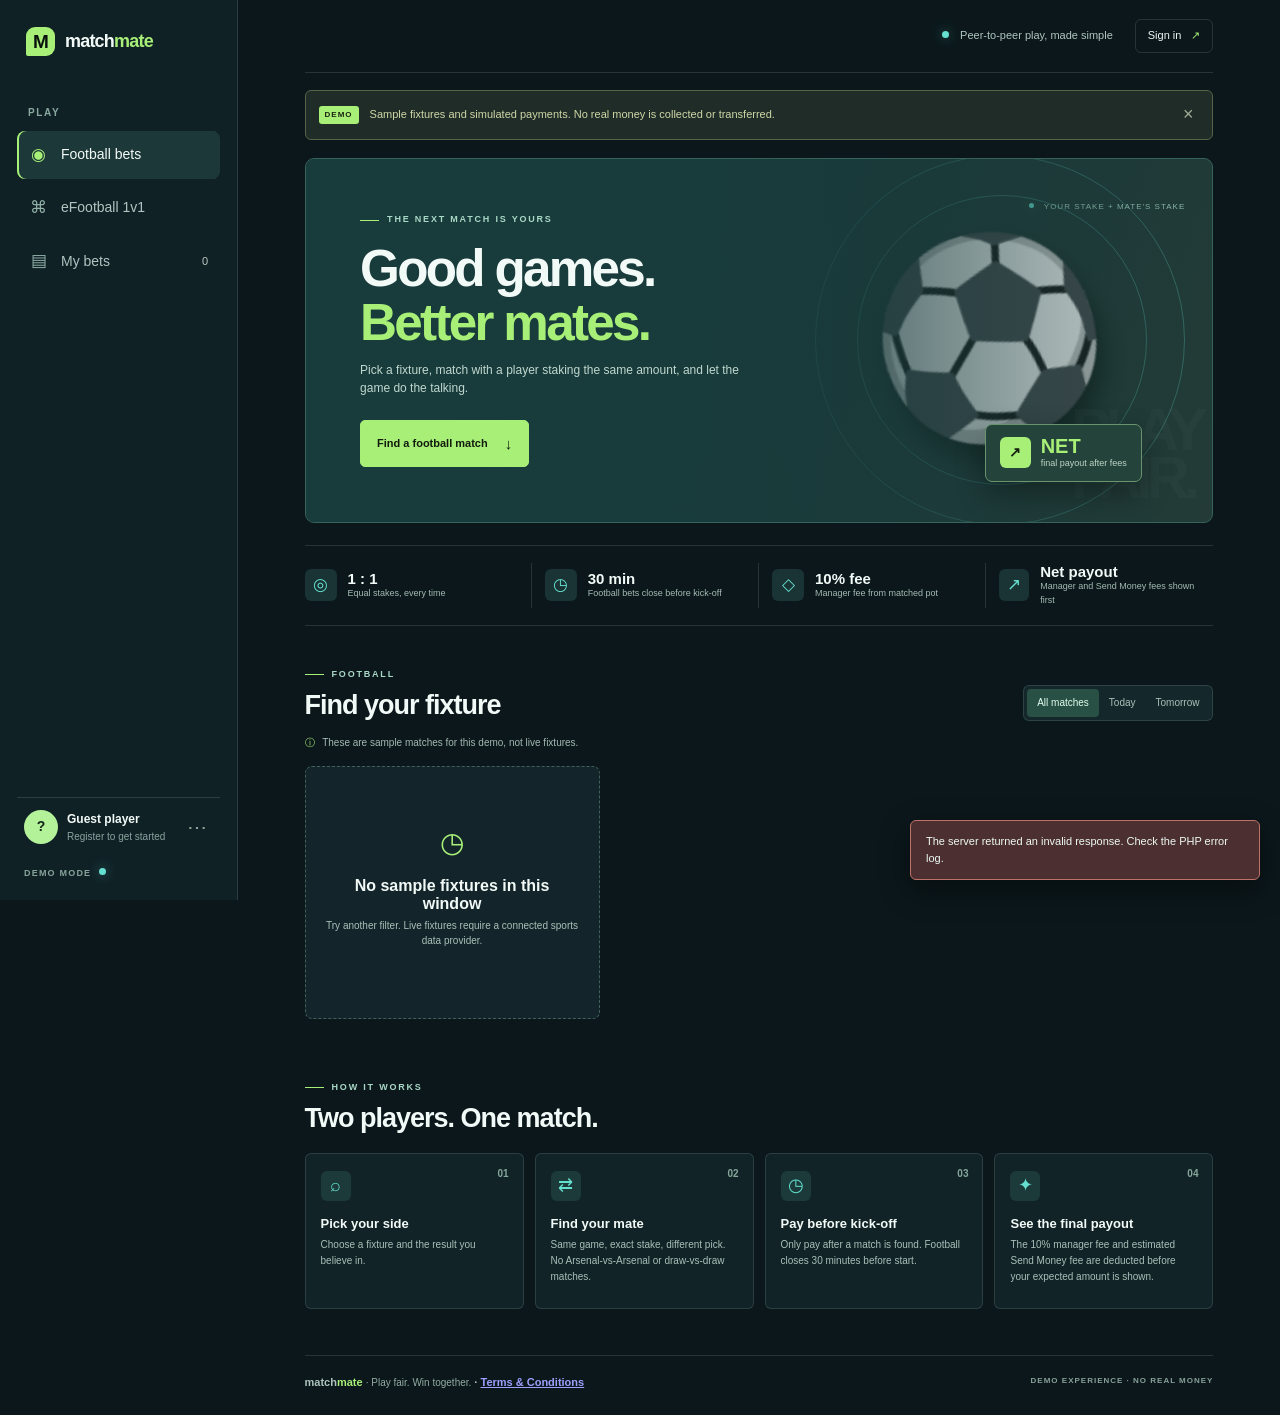
==== commit 9f3c6a4e: "Update scamm" ====
--- a/index.html
+++ b/index.html
@@ -20,10 +20,6 @@
           <button class="nav-item" data-view="konami"><span class="nav-icon">⌘</span> eFootball 1v1</button>
           <button class="nav-item" data-view="my-bets"><span class="nav-icon">▤</span> My bets <span class="nav-count" id="my-bets-count">0</span></button>
         </nav>
-        <div class="sidebar-label admin-label">MANAGE</div>
-        <nav class="main-nav" aria-label="Management">
-          <button class="nav-item" data-view="admin"><span class="nav-icon">▦</span> Admin dashboard</button>
-        </nav>
         <div class="sidebar-spacer"></div>
         <div class="account-card">
           <div class="avatar" id="sidebar-avatar">?</div>
@@ -37,6 +33,7 @@
         <header class="topbar">
           <div class="mobile-brand"><span class="brand-mark">M</span> matchmate</div>
           <div class="topbar-note"><span class="live-dot"></span> Peer-to-peer play, made simple</div>
+          <a class="top-account admin-page-link" id="admin-page-link" href="admin.php" hidden>Admin dashboard <span>↗</span></a>
           <button class="top-account" id="top-account-button">Sign in <span>↗</span></button>
         </header>
 
@@ -103,8 +100,12 @@
             <div class="panel konami-panel">
               <div class="panel-top"><span class="panel-kicker">NEW CHALLENGE</span><span class="pill pill-green">eFootball</span></div>
               <h2>Ready when you are.</h2>
-              <p class="muted">We’ll find a player who wants the same stake. Once matched, both players pay and share their in-game room code before playing.</p>
+              <p class="muted">We’ll find a player who wants the same stake. Add your eFootball team and team strength to your request. Room codes unlock only after both payments are verified.</p>
               <form id="konami-form" class="bet-form">
+                <label for="konami-team">Your eFootball team name</label>
+                <input class="form-control" id="konami-team" type="text" maxlength="100" required placeholder="Enter the team or squad name">
+                <label for="konami-strength">Team strength <span class="label-hint">as shown in eFootball</span></label>
+                <input class="form-control" id="konami-strength" type="number" min="1" max="9999" step="1" required placeholder="For example, 3100">
                 <label for="konami-stake">Stake amount <span class="label-hint">KES · minimum 50</span></label>
                 <div class="input-wrap"><span class="currency">KES</span><input id="konami-stake" type="number" min="50" step="1" value="500" required></div>
                 <div class="stake-presets"><button type="button" data-stake="200">200</button><button type="button" data-stake="500">500</button><button type="button" data-stake="1000">1,000</button></div>
@@ -138,25 +139,6 @@
           <div id="my-bets-list" class="bets-list"></div>
         </section>
 
-        <section class="view" id="view-admin">
-          <div class="page-heading admin-page-heading">
-            <div><div class="eyebrow"><span class="eyebrow-line"></span> OPERATIONS</div><h1>Admin overview<span class="heading-period">.</span></h1><p>Review matches, confirm results, and track manual payouts.</p></div>
-            <div class="admin-demo-pill"><span class="live-dot"></span> LOCAL DEMO DATA</div>
-          </div>
-          <div class="admin-stats">
-            <div class="admin-stat-card"><span>OPEN MATCHES</span><strong id="admin-open">0</strong><small>Awaiting a player</small></div>
-            <div class="admin-stat-card"><span>PAYMENT REVIEW</span><strong id="admin-payment">0</strong><small>References awaiting admin approval</small></div>
-            <div class="admin-stat-card"><span>WINNERS TO PAY</span><strong id="admin-winners">0</strong><small>Manual payout required</small></div>
-            <div class="admin-stat-card"><span>MANAGER FEES EARNED</span><strong id="admin-fees">KES 0</strong><small>10% of resolved winning pots</small></div>
-            <div class="admin-stat-card accent-stat"><span>TOTAL TO PAY</span><strong id="admin-total">KES 0</strong><small>After 10% manager fee</small></div>
-          </div>
-          <div class="admin-toolbar"><div><h2>Winner payouts</h2><p>Winner and opponent details are visible to the admin.</p></div><button class="secondary-button" id="export-winners">↓ Export list</button></div>
-          <div class="table-wrap"><table class="admin-table"><thead><tr><th>WINNER / ACCOUNT</th><th>LOSING OPPONENT</th><th>BET</th><th>MANAGER FEE</th><th>AMOUNT TO RECEIVE</th><th>SEND MONEY FEE</th><th>M-PESA DETAILS</th><th>STATUS</th><th></th></tr></thead><tbody id="winners-table"></tbody></table></div>
-          <div class="admin-toolbar queue-toolbar"><div><h2>Matched players &amp; payment review</h2><p>Players are paired before payment. Both equal stakes and payment references are shown together.</p></div></div>
-          <div class="table-wrap"><table class="admin-table queue-table"><thead><tr><th>PLAYER / ACCOUNT</th><th>TYPE</th><th>FIXTURE / RESULT CLAIM</th><th>OPPONENT</th><th>STAKE EACH</th><th>PAYMENT REFERENCES</th><th>MATCH STATUS</th><th>ADMIN ACTION</th></tr></thead><tbody id="queue-table"></tbody></table></div>
-          <div class="admin-disclaimer">This prototype stores records in MySQL. Payment references must be checked manually in the M-Pesa account; no payment is initiated or automatically verified. Player result agreement is not independent proof of an eFootball result.</div>
-        </section>
-
         <footer class="site-footer"><span>match<span class="brand-light">mate</span> <span class="footer-copy">· Play fair. Win together.</span> · <a href="terms.html">Terms &amp; Conditions</a></span><span>DEMO EXPERIENCE · NO REAL MONEY</span></footer>
       </main>
     </div>
--- a/styles.css
+++ b/styles.css
@@ -1,16 +1,17 @@
 :root {
   color-scheme: dark;
-  --bg: #08120f;
-  --panel: #101d19;
-  --panel-2: #14231e;
-  --line: rgba(214, 237, 224, .1);
-  --text: #eff7f1;
-  --muted: #96aaa0;
-  --soft: #71877b;
-  --green: #b8f36b;
-  --green-dark: #17331e;
-  --orange: #f3a968;
-  --red: #ff8178;
+  --bg: #0b171b;
+  --panel: #13252a;
+  --panel-2: #1a3035;
+  --line: rgba(196, 235, 228, .14);
+  --text: #f2faf7;
+  --muted: #b0c5c0;
+  --soft: #8aa49e;
+  --green: #a8ef78;
+  --green-dark: #214437;
+  --teal: #65dfcf;
+  --orange: #ffc27e;
+  --red: #ff8983;
   --font: 'Segoe UI', Arial, sans-serif;
   --display: 'Segoe UI', Arial, sans-serif;
 }
@@ -22,234 +23,261 @@
 button, input, select { font: inherit; }
 button { color: inherit; }
 .app-shell { min-height: 100vh; }
-.sidebar { position: fixed; z-index: 5; inset: 0 auto 0 0; width: 238px; padding: 27px 17px 19px; display: flex; flex-direction: column; background: #0b1713; border-right: 1px solid var(--line); }
+.sidebar { position: fixed; z-index: 5; inset: 0 auto 0 0; width: 238px; padding: 27px 17px 19px; display: flex; flex-direction: column; background: #102126; border-right: 1px solid var(--line); }
 .brand { display: flex; align-items: center; gap: 10px; margin: 0 9px 49px; color: var(--text); text-decoration: none; font: 700 18px var(--display); letter-spacing: -.8px; }
 .brand-mark { width: 29px; height: 29px; display: inline-grid; place-items: center; color: #09130c; background: var(--green); border-radius: 9px 9px 9px 2px; font: 700 19px var(--display); }
 .brand-light { color: var(--green); }
-.sidebar-label { margin: 0 11px 10px; color: #6c8176; font-size: 10px; font-weight: 700; letter-spacing: 1.6px; }
+.sidebar-label { margin: 0 11px 10px; color: #89a8a0; font-size: 10px; font-weight: 700; letter-spacing: 1.6px; }
 .admin-label { margin-top: 31px; }
 .main-nav { display: grid; gap: 5px; }
-.nav-item { width: 100%; display: flex; align-items: center; gap: 13px; padding: 11px 12px; color: #9aaba2; background: transparent; border: 0; border-radius: 8px; text-align: left; cursor: pointer; transition: background .2s, color .2s; }
-.nav-item:hover, .nav-item.active { color: var(--text); background: #192922; }
+.nav-item { width: 100%; display: flex; align-items: center; gap: 13px; padding: 11px 12px; color: #b0c5c0; background: transparent; border: 0; border-radius: 8px; text-align: left; cursor: pointer; transition: background .2s, color .2s; }
+.nav-item:hover, .nav-item.active { color: var(--text); background: #1d3838; }
 .nav-item.active { box-shadow: inset 2px 0 var(--green); }
 .nav-item.active .nav-icon { color: var(--green); }
-.nav-icon { width: 19px; color: #85978d; font-size: 17px; text-align: center; }
+.nav-icon { width: 19px; color: #92b2aa; font-size: 17px; text-align: center; }
 .nav-count { margin-left: auto; color: #b9c8bf; font-size: 11px; }
 .sidebar-spacer { flex: 1; }
 .account-card { display: flex; align-items: center; gap: 9px; padding: 12px 7px; border-top: 1px solid var(--line); }
-.avatar { width: 34px; height: 34px; display: grid; place-items: center; color: #142218; background: #d9c49d; border-radius: 50%; font-weight: 700; }
+.avatar { width: 34px; height: 34px; display: grid; place-items: center; color: #142218; background: #b4f29a; border-radius: 50%; font-weight: 700; }
 .account-summary { min-width: 0; display: grid; flex: 1; }
 .account-summary strong { overflow: hidden; font-size: 12px; text-overflow: ellipsis; white-space: nowrap; }
 .account-summary span { color: var(--soft); font-size: 10px; }
 .icon-button { color: #91a39a; background: none; border: 0; font-size: 20px; cursor: pointer; }
-.sidebar-foot { margin: 11px 7px 0; color: #70847a; font-size: 9px; font-weight: 700; letter-spacing: 1.2px; }
-.live-dot, .stat-dot { display: inline-block; width: 7px; height: 7px; margin-left: 4px; vertical-align: 1px; background: var(--green); border-radius: 50%; box-shadow: 0 0 10px #b8f36666; }
+.sidebar-foot { margin: 11px 7px 0; color: #86a39a; font-size: 9px; font-weight: 700; letter-spacing: 1.2px; }
+.live-dot, .stat-dot { display: inline-block; width: 7px; height: 7px; margin-left: 4px; vertical-align: 1px; background: var(--teal); border-radius: 50%; box-shadow: 0 0 12px #65dfcf77; }
 .main-content { max-width: 1600px; min-height: 100vh; margin-left: 238px; padding: 0 5.2%; }
 .topbar { height: 73px; display: flex; align-items: center; justify-content: flex-end; border-bottom: 1px solid var(--line); }
-.topbar-note { color: #8da196; font-size: 11px; }
+.topbar-note { color: #b1c7c0; font-size: 11px; }
 .topbar-note .live-dot { margin: 0 8px 0 0; }
 .top-account { margin-left: 22px; padding: 7px 12px; background: transparent; border: 1px solid var(--line); border-radius: 6px; cursor: pointer; font-size: 11px; }
 .top-account span { color: var(--green); margin-left: 7px; }
 .mobile-brand { display: none; }
-.demo-banner { display: flex; align-items: center; gap: 11px; margin-top: 17px; padding: 9px 13px; color: #afbd9c; background: #171e16; border: 1px solid #343d27; border-radius: 6px; font-size: 11px; }
+.demo-banner { display: flex; align-items: center; gap: 11px; margin-top: 17px; padding: 9px 13px; color: #d0d8a7; background: #202c28; border: 1px solid #576247; border-radius: 6px; font-size: 11px; }
 .demo-badge { padding: 3px 6px; color: #1b250f; background: var(--green); border-radius: 3px; font-size: 8px; font-weight: 800; letter-spacing: 1px; }
 .demo-banner button { margin-left: auto; color: #a1ad97; background: none; border: 0; font-size: 18px; cursor: pointer; }
-.hero { position: relative; min-height: 365px; display: flex; align-items: center; overflow: hidden; margin: 18px 0 22px; padding: 42px 6%; background: #14251e; border: 1px solid #263c2f; border-radius: 9px; }
-.hero:after { position: absolute; inset: 0; background: linear-gradient(90deg,#14251e 0%,#14251ef2 45%,#14251e33 100%); content: ''; pointer-events: none; }
+.hero { position: relative; min-height: 365px; display: flex; align-items: center; overflow: hidden; margin: 18px 0 22px; padding: 42px 6%; background: linear-gradient(120deg,#183b3b 0%,#1b3837 48%,#263b36 100%); border: 1px solid #37645a; border-radius: 9px; }
+.hero:after { position: absolute; inset: 0; background: linear-gradient(90deg,#183b3b 0%,#183b3bf2 45%,#183b3b28 100%); content: ''; pointer-events: none; }
 .hero-copy { position: relative; z-index: 2; width: 53%; }
-.eyebrow { display: flex; align-items: center; gap: 8px; color: #a0b7a5; font-size: 9px; font-weight: 700; letter-spacing: 1.8px; }
+.eyebrow { display: flex; align-items: center; gap: 8px; color: #a9d8c6; font-size: 9px; font-weight: 700; letter-spacing: 1.8px; }
 .eyebrow-line { width: 19px; height: 1px; background: var(--green); }
 h1, h2, h3, p { margin-top: 0; }
 .hero h1, .page-heading h1 { margin: 15px 0 11px; font: 600 clamp(36px, 4vw, 53px)/1.05 var(--display); letter-spacing: -2.7px; }
 .hero h1 span { color: var(--green); }
-.hero-copy p { max-width: 400px; margin-bottom: 22px; color: #a7b8ad; font-size: 12px; }
+.hero-copy p { max-width: 400px; margin-bottom: 22px; color: #c0d8cf; font-size: 12px; }
 .primary-button, .secondary-button { display: inline-flex; align-items: center; justify-content: center; gap: 17px; padding: 11px 16px; color: #111b0c; background: var(--green); border: 1px solid var(--green); border-radius: 5px; font-weight: 700; font-size: 11px; cursor: pointer; transition: transform .15s, filter .15s; }
 .primary-button:hover { transform: translateY(-1px); filter: brightness(1.05); }
 .primary-button span { font-size: 15px; }
 .hero-visual { position: absolute; inset: 0 0 0 40%; overflow: hidden; }
-.orb { position: absolute; border: 1px solid #b8f36b2b; border-radius: 50%; }
+.orb { position: absolute; border: 1px solid #65dfcf55; border-radius: 50%; }
 .orb-one { width: 370px; height: 370px; top: 50%; right: 5%; transform: translateY(-50%); }
 .orb-two { width: 290px; height: 290px; top: 50%; right: 12%; transform: translateY(-50%); }
 .hero-ball { position: absolute; top: 49%; right: 19%; transform: translateY(-50%) rotate(-18deg); font-size: clamp(105px, 16vw, 192px); filter: drop-shadow(0 17px 13px #02080499); }
-.floating-card { position: absolute; z-index: 1; right: 13%; bottom: 40px; display: flex; align-items: center; gap: 10px; padding: 10px 14px; background: #192a20; border: 1px solid #526343; border-radius: 7px; box-shadow: 0 12px 30px #0006; }
+.floating-card { position: absolute; z-index: 1; right: 13%; bottom: 40px; display: flex; align-items: center; gap: 10px; padding: 10px 14px; background: #24443b; border: 1px solid #6a946e; border-radius: 7px; box-shadow: 0 12px 30px #0005; }
 .floating-icon { width: 31px; height: 31px; display: grid; place-items: center; color: #17200f; background: var(--green); border-radius: 6px; font-weight: 700; }
 .floating-card div { display: grid; }
 .floating-card strong { color: var(--green); font: 700 20px var(--display); line-height: 1.1; }
-.floating-card small { color: #9db09f; font-size: 9px; }
-.hero-stat { position: absolute; top: 42px; right: 5%; color: #98b69f; font-size: 8px; letter-spacing: 1px; }
+.floating-card small { color: #bed4c7; font-size: 9px; }
+.hero-stat { position: absolute; top: 42px; right: 5%; color: #a7d7c6; font-size: 8px; letter-spacing: 1px; }
 .hero-stat .stat-dot { width: 5px; height: 5px; margin: 0 7px 0 0; }
 .hero-outline { position: absolute; right: 2%; bottom: 20px; color: #ffffff08; font: 700 60px/.8 var(--display); letter-spacing: -6px; }
 .stats-row { display: grid; grid-template-columns: repeat(4,1fr); padding: 17px 0; border-top: 1px solid var(--line); border-bottom: 1px solid var(--line); }
 .stat-item { display: flex; align-items: center; gap: 11px; padding: 0 13px; border-right: 1px solid var(--line); }
 .stat-item:first-child { padding-left: 0; }
 .stat-item:last-child { border: 0; }
-.stat-icon { width: 32px; height: 32px; display: grid; place-items: center; color: var(--green); background: #17241d; border-radius: 6px; font-size: 17px; }
+.stat-icon { width: 32px; height: 32px; display: grid; place-items: center; color: var(--teal); background: #1a3334; border-radius: 6px; font-size: 17px; }
 .stat-item div { display: grid; }
 .stat-item strong { font: 600 15px var(--display); }
-.stat-item span:last-child { color: #82958b; font-size: 9px; }
+.stat-item span:last-child { color: #a4bbb3; font-size: 9px; }
 .section-block { padding: 42px 0 35px; }
 .section-heading { display: flex; align-items: flex-end; justify-content: space-between; margin-bottom: 18px; }
 .section-heading h2, .how-heading h2 { margin: 8px 0 0; font: 600 27px var(--display); letter-spacing: -1px; }
-.fixture-filters, .tab-group { display: flex; padding: 3px; background: #101a16; border: 1px solid var(--line); border-radius: 6px; }
-.filter-chip, .bet-tab { padding: 6px 10px; color: #8fa096; background: none; border: 0; border-radius: 4px; font-size: 10px; cursor: pointer; }
-.filter-chip.active, .bet-tab.active { color: #dff5d1; background: #243527; }
-.fixture-note { margin: -4px 0 16px; color: #80948a; font-size: 10px; }
+.fixture-filters, .tab-group { display: flex; padding: 3px; background: #14272a; border: 1px solid var(--line); border-radius: 6px; }
+.filter-chip, .bet-tab { padding: 6px 10px; color: #abc0ba; background: none; border: 0; border-radius: 4px; font-size: 10px; cursor: pointer; }
+.filter-chip.active, .bet-tab.active { color: #e3fff1; background: #285044; }
+.fixture-note { margin: -4px 0 16px; color: #a3b9b2; font-size: 10px; }
 .fixture-note span { margin-right: 5px; color: var(--green); }
 .fixture-grid { display: grid; grid-template-columns: repeat(3, minmax(0,1fr)); gap: 12px; }
 .fixture-card { position: relative; padding: 16px; background: var(--panel); border: 1px solid var(--line); border-radius: 7px; transition: border-color .2s, transform .2s; }
-.fixture-card:hover { transform: translateY(-2px); border-color: #58733e; }
-.fixture-card-top { display: flex; justify-content: space-between; color: #84968b; font-size: 9px; }
-.sample-label { padding: 3px 6px; color: #a6bc94; background: #202b1d; border-radius: 3px; font-size: 8px; letter-spacing: .4px; }
+.fixture-card:hover { transform: translateY(-2px); border-color: #65b99c; }
+.fixture-card-top { display: flex; justify-content: space-between; color: #a7beb6; font-size: 9px; }
+.sample-label { padding: 3px 6px; color: #d3e8b2; background: #304638; border-radius: 3px; font-size: 8px; letter-spacing: .4px; }
 .team-row { display: flex; align-items: center; justify-content: space-between; margin: 17px 0 15px; }
 .team { display: grid; justify-items: center; gap: 5px; width: 36%; text-align: center; }
-.team-crest { width: 37px; height: 37px; display: grid; place-items: center; color: #dff4d1; background: #1c3124; border: 1px solid #325039; border-radius: 12px; font: 700 11px var(--display); }
+.team-crest { width: 37px; height: 37px; display: grid; place-items: center; color: #d9fff1; background: #225045; border: 1px solid #4f8772; border-radius: 12px; font: 700 11px var(--display); }
 .team-name { font-size: 10px; font-weight: 600; }
 .versus { color: #687a70; font: 600 10px var(--display); }
 .fixture-footer { display: flex; align-items: center; justify-content: space-between; padding-top: 11px; border-top: 1px solid var(--line); }
-.fixture-time { color: #a6b5aa; font-size: 9px; }
+.fixture-time { color: #b8cbc4; font-size: 9px; }
 .fixture-time strong { color: var(--text); }
-.fixture-bet-button { padding: 7px 9px; color: var(--green); background: #1c2a20; border: 1px solid #3a5634; border-radius: 4px; font-size: 9px; font-weight: 700; cursor: pointer; }
+.fixture-bet-button { padding: 7px 9px; color: #c7f99d; background: #214438; border: 1px solid #4f8065; border-radius: 4px; font-size: 9px; font-weight: 700; cursor: pointer; }
 .how-section { padding: 27px 0 46px; }
 .steps-grid { display: grid; grid-template-columns: repeat(4,1fr); gap: 11px; margin-top: 19px; }
-.step-card { position: relative; min-height: 156px; padding: 17px 15px; background: #0d1914; border: 1px solid var(--line); border-radius: 6px; }
-.step-number { position: absolute; top: 14px; right: 14px; color: #617268; font: 600 10px var(--display); }
-.step-icon { width: 30px; height: 30px; display: grid; place-items: center; margin-bottom: 15px; color: var(--green); background: #1c2b20; border-radius: 6px; font-size: 18px; }
+.step-card { position: relative; min-height: 156px; padding: 17px 15px; background: #112326; border: 1px solid var(--line); border-radius: 6px; }
+.step-number { position: absolute; top: 14px; right: 14px; color: #86a69b; font: 600 10px var(--display); }
+.step-icon { width: 30px; height: 30px; display: grid; place-items: center; margin-bottom: 15px; color: var(--teal); background: #1b3a39; border-radius: 6px; font-size: 18px; }
 .step-card h3 { margin-bottom: 6px; font: 600 13px var(--display); }
-.step-card p { margin-bottom: 0; color: #8da096; font-size: 10px; line-height: 1.6; }
-.site-footer { display: flex; justify-content: space-between; padding: 20px 0 27px; color: #8fa096; border-top: 1px solid var(--line); font: 600 11px var(--display); }
-.footer-copy { color: #71867a; font: 400 10px var(--font); }
-.site-footer > span:last-child { color: #657970; font: 700 8px var(--font); letter-spacing: 1px; }
+.step-card p { margin-bottom: 0; color: #a9c0b9; font-size: 10px; line-height: 1.6; }
+.site-footer { display: flex; justify-content: space-between; padding: 20px 0 27px; color: #aec4bc; border-top: 1px solid var(--line); font: 600 11px var(--display); }
+.footer-copy { color: #92aca1; font: 400 10px var(--font); }
+.site-footer > span:last-child { color: #88a198; font: 700 8px var(--font); letter-spacing: 1px; }
 
 .view { display: none; }
 .view.active { display: block; }
 .page-heading { display: flex; align-items: center; justify-content: space-between; padding: 53px 0 29px; }
 .page-heading h1 { margin-bottom: 9px; font-size: clamp(34px,4vw,48px); }
-.page-heading p { max-width: 500px; margin-bottom: 0; color: #93a69b; font-size: 12px; }
+.page-heading p { max-width: 500px; margin-bottom: 0; color: #b2c9c1; font-size: 12px; }
 .heading-period { color: var(--green); }
 .heading-stamp { width: 92px; display: grid; justify-items: center; color: var(--green); font: 600 37px/.9 var(--display); }
-.heading-stamp span { margin-top: 5px; color: #9aaa9f; font: 700 9px var(--font); letter-spacing: 1.3px; }
-.heading-stamp small { margin-top: 6px; color: #798d82; font: 9px var(--font); }
+.heading-stamp span { margin-top: 5px; color: #b3cbc2; font: 700 9px var(--font); letter-spacing: 1.3px; }
+.heading-stamp small { margin-top: 6px; color: #92aaa0; font: 9px var(--font); }
 .konami-layout { display: grid; grid-template-columns: minmax(0,1.1fr) minmax(280px,.9fr); gap: 16px; padding-bottom: 45px; }
 .panel { background: var(--panel); border: 1px solid var(--line); border-radius: 8px; }
 .konami-panel { padding: 26px; }
 .panel-top { display: flex; align-items: center; justify-content: space-between; margin-bottom: 25px; }
-.panel-kicker { color: #8da197; font-size: 9px; font-weight: 700; letter-spacing: 1.3px; }
+.panel-kicker { color: #a9c7bd; font-size: 9px; font-weight: 700; letter-spacing: 1.3px; }
 .pill { padding: 5px 8px; border-radius: 20px; font-size: 9px; }
-.pill-green { color: #d7f0c6; background: #213a25; }
+.pill-green { color: #d8ffe8; background: #285044; }
 .konami-panel h2 { margin-bottom: 8px; font: 600 23px var(--display); }
-.muted { color: #8da096; }
+.muted { color: #abc2ba; }
 .konami-panel > p { max-width: 480px; margin-bottom: 23px; font-size: 11px; }
 .bet-form label { display: flex; justify-content: space-between; margin-bottom: 7px; font-size: 11px; font-weight: 600; }
-.label-hint { color: #85988d; font-size: 9px; font-weight: 400; }
+.label-hint { color: #a1b8b0; font-size: 9px; font-weight: 400; }
 .input-wrap { position: relative; }
-.input-wrap input, .form-control { width: 100%; padding: 11px 13px; color: var(--text); background: #0c1712; border: 1px solid #2a3a31; border-radius: 5px; outline: none; }
+.input-wrap input, .form-control { width: 100%; padding: 11px 13px; color: var(--text); background: #102126; border: 1px solid #3b5b59; border-radius: 5px; outline: none; }
 .input-wrap input { padding-left: 53px; }
-.input-wrap input:focus, .form-control:focus { border-color: #9bce5b; }
-.currency { position: absolute; z-index: 1; top: 50%; left: 13px; color: #8da197; transform: translateY(-50%); font-size: 10px; }
+.input-wrap input:focus, .form-control:focus { border-color: var(--teal); box-shadow: 0 0 0 2px #65dfcf26; }
+.currency { position: absolute; z-index: 1; top: 50%; left: 13px; color: #a9c5bc; transform: translateY(-50%); font-size: 10px; }
 .stake-presets { display: flex; gap: 7px; margin-top: 9px; }
-.stake-presets button { padding: 6px 10px; color: #a2b2a8; background: #18251e; border: 1px solid #283b2d; border-radius: 4px; font-size: 10px; cursor: pointer; }
-.payout-preview { display: flex; justify-content: space-between; margin: 20px 0 16px; padding: 12px 0; border-top: 1px solid var(--line); border-bottom: 1px solid var(--line); color: #9eafa4; font-size: 10px; }
+.stake-presets button { padding: 6px 10px; color: #c1d4cc; background: #1b3334; border: 1px solid #385b58; border-radius: 4px; font-size: 10px; cursor: pointer; }
+.payout-preview { display: flex; justify-content: space-between; margin: 20px 0 16px; padding: 12px 0; border-top: 1px solid var(--line); border-bottom: 1px solid var(--line); color: #b4c9c0; font-size: 10px; }
 .payout-preview strong { color: var(--green); font: 600 14px var(--display); }
 .full-button { width: 100%; justify-content: space-between; padding: 12px 14px; }
-.form-footnote { margin: 10px 0 0; color: #71857a; font-size: 9px; text-align: center; }
+.form-footnote { margin: 10px 0 0; color: #91aaa0; font-size: 9px; text-align: center; }
 .konami-side { display: grid; gap: 13px; }
-.info-panel { padding: 21px; background: radial-gradient(ellipse at top right,#28452b55,transparent 60%),var(--panel); }
-.info-icon { width: 39px; height: 39px; display: grid; place-items: center; margin-bottom: 17px; color: var(--green); background: #213323; border-radius: 8px; font-size: 21px; }
+.info-panel { padding: 21px; background: radial-gradient(ellipse at top right,#398c7450,transparent 60%),var(--panel); }
+.info-icon { width: 39px; height: 39px; display: grid; place-items: center; margin-bottom: 17px; color: var(--teal); background: #1e4140; border-radius: 8px; font-size: 21px; }
 .info-panel .eyebrow { font-size: 8px; }
 .info-panel h3 { margin: 8px 0; font: 600 17px var(--display); }
-.info-panel p { max-width: 300px; margin: 0; color: #90a399; font-size: 10px; }
-.timeline-panel { padding: 20px; background: #0d1914; border: 1px solid var(--line); border-radius: 8px; }
+.info-panel p { max-width: 300px; margin: 0; color: #aec6bd; font-size: 10px; }
+.timeline-panel { padding: 20px; background: #112326; border: 1px solid var(--line); border-radius: 8px; }
 .timeline-panel h3 { display: flex; align-items: center; justify-content: space-between; margin-bottom: 18px; font: 600 13px var(--display); }
 .mini-status { padding: 4px 6px; color: var(--green); background: #1a2b1e; border-radius: 3px; font: 700 8px var(--font); letter-spacing: .5px; }
 .timeline-step { position: relative; display: flex; gap: 11px; padding: 0 0 17px; }
-.timeline-step:not(:last-child):after { position: absolute; top: 24px; left: 11px; width: 1px; height: 22px; background: #33483a; content: ''; }
-.timeline-number { width: 23px; height: 23px; display: grid; flex: 0 0 auto; place-items: center; color: var(--green); background: #1e3022; border: 1px solid #40583a; border-radius: 50%; font-size: 9px; }
+.timeline-step:not(:last-child):after { position: absolute; top: 24px; left: 11px; width: 1px; height: 22px; background: #42615b; content: ''; }
+.timeline-number { width: 23px; height: 23px; display: grid; flex: 0 0 auto; place-items: center; color: var(--teal); background: #1b3c3b; border: 1px solid #4e8577; border-radius: 50%; font-size: 9px; }
 .timeline-step div { display: grid; padding-top: 2px; }
 .timeline-step strong { font-size: 10px; }
-.timeline-step small { color: #81948a; font-size: 9px; }
+.timeline-step small { color: #a5bbb3; font-size: 9px; }
 .my-bets-toolbar { display: flex; justify-content: space-between; align-items: center; margin: 0 0 13px; }
 .my-bets-toolbar > span { font-size: 10px; }
 .player-totals { display: grid; grid-template-columns: repeat(3,1fr); gap: 9px; margin: 0 0 15px; }
-.player-total-card { display: grid; gap: 5px; padding: 12px 14px; background: #101d19; border: 1px solid var(--line); border-radius: 6px; }
-.player-total-card span { color: #84978c; font-size: 8px; font-weight: 700; letter-spacing: .8px; }
+.player-total-card { display: grid; gap: 5px; padding: 12px 14px; background: var(--panel); border: 1px solid var(--line); border-radius: 6px; }
+.player-total-card span { color: #a2b9b0; font-size: 8px; font-weight: 700; letter-spacing: .8px; }
 .player-total-card strong { font: 600 16px var(--display); }
 .player-total-card.due strong { color: var(--green); }
 .bets-list { display: grid; gap: 10px; min-height: 230px; }
 .bet-card { display: grid; grid-template-columns: minmax(150px,1.6fr) 1fr 1fr auto; align-items: center; gap: 14px; padding: 16px; background: var(--panel); border: 1px solid var(--line); border-radius: 7px; }
 .bet-card-title { font-weight: 700; }
-.bet-card-sub, .bet-meta-label { color: #82958a; font-size: 9px; }
+.bet-card-sub, .bet-meta-label { color: #a3bab1; font-size: 9px; }
 .bet-meta { display: grid; gap: 3px; }
 .bet-meta strong { font-size: 11px; }
-.status-badge { display: inline-flex; align-items: center; justify-content: center; padding: 5px 8px; color: #d7e6d7; background: #24352a; border-radius: 4px; font-size: 9px; font-weight: 600; }
-.status-waiting, .status-awaiting_payment { color: #f5c78e; background: #392c1b; }
-.status-won, .status-paid, .status-completed { color: #c8ef9b; background: #203520; }
-.status-lost, .status-cancelled { color: #e5a09a; background: #392320; }
-.empty-state { display: grid; justify-items: center; padding: 54px 20px; color: #8ea198; background: var(--panel); border: 1px dashed #2d4035; border-radius: 7px; text-align: center; }
+.status-badge { display: inline-flex; align-items: center; justify-content: center; padding: 5px 8px; color: #d9eee7; background: #2b4543; border-radius: 4px; font-size: 9px; font-weight: 600; }
+.status-waiting, .status-awaiting_payment { color: #ffd49e; background: #493823; }
+.status-won, .status-paid, .status-completed { color: #d7f8a9; background: #294532; }
+.status-lost, .status-cancelled { color: #ffc0b8; background: #482d30; }
+.empty-state { display: grid; justify-items: center; padding: 54px 20px; color: #aac0b8; background: var(--panel); border: 1px dashed #42605a; border-radius: 7px; text-align: center; }
 .empty-icon { margin-bottom: 12px; color: var(--green); font-size: 28px; }
 .empty-state strong { margin-bottom: 5px; color: var(--text); font: 600 16px var(--display); }
 .empty-state p { margin-bottom: 15px; font-size: 10px; }
 
 .admin-page-heading { padding-bottom: 25px; }
-.admin-demo-pill { padding: 7px 10px; color: #b1c5a0; background: #1c291d; border: 1px solid #3a4b31; border-radius: 4px; font-size: 8px; font-weight: 700; letter-spacing: 1px; }
+.admin-shell { min-height: 100vh; }
+.admin-topbar { min-height: 73px; display: flex; align-items: center; justify-content: space-between; padding: 0 5.2%; background: #102126; border-bottom: 1px solid var(--line); }
+.admin-topbar .brand { margin: 0; }
+.admin-topbar-actions { display: flex; align-items: center; gap: 12px; }
+.admin-signed-in { color: var(--muted); font-size: 11px; }
+.admin-topbar .secondary-button { text-decoration: none; }
+.admin-content { max-width: 1600px; min-height: calc(100vh - 73px); margin: 0 auto; padding: 0 5.2%; }
+.admin-demo-pill { padding: 7px 10px; color: #c9e5b0; background: #294235; border: 1px solid #55745b; border-radius: 4px; font-size: 8px; font-weight: 700; letter-spacing: 1px; }
 .admin-demo-pill .live-dot { margin: 0 6px 0 0; }
 .admin-stats { display: grid; grid-template-columns: repeat(5,1fr); gap: 10px; }
 .admin-stat-card { display: grid; gap: 6px; padding: 16px; background: var(--panel); border: 1px solid var(--line); border-radius: 6px; }
-.admin-stat-card > span { color: #84978c; font-size: 8px; font-weight: 700; letter-spacing: 1px; }
+.admin-stat-card > span { color: #a4bbb2; font-size: 8px; font-weight: 700; letter-spacing: 1px; }
 .admin-stat-card strong { font: 600 25px var(--display); }
-.admin-stat-card small { color: #82958a; font-size: 9px; }
-.admin-stat-card.accent-stat { background: #1c2b1d; border-color: #34482c; }
+.admin-stat-card small { color: #a1b8af; font-size: 9px; }
+.admin-stat-card.accent-stat { background: #1e3832; border-color: #456c5a; }
 .accent-stat strong { color: var(--green); font-size: 19px; }
 .admin-toolbar { display: flex; align-items: center; justify-content: space-between; margin: 31px 0 13px; }
 .admin-toolbar h2 { margin-bottom: 4px; font: 600 17px var(--display); }
-.admin-toolbar p { margin: 0; color: #84978c; font-size: 10px; }
-.secondary-button { padding: 8px 11px; color: #c0d1c6; background: #17231d; border-color: #2c3e32; font-size: 9px; }
+.admin-toolbar p { margin: 0; color: #a7beb5; font-size: 10px; }
+.secondary-button { padding: 8px 11px; color: #d0e2dc; background: #1c3234; border-color: #3a5a59; font-size: 9px; }
 .table-wrap { overflow-x: auto; background: var(--panel); border: 1px solid var(--line); border-radius: 7px; }
 .admin-table { width: 100%; min-width: 780px; border-collapse: collapse; text-align: left; }
-.admin-table th { padding: 11px 13px; color: #809389; background: #122019; border-bottom: 1px solid var(--line); font-size: 8px; font-weight: 700; letter-spacing: .7px; white-space: nowrap; }
+.admin-table th { padding: 11px 13px; color: #a5c1b8; background: #1a3032; border-bottom: 1px solid var(--line); font-size: 8px; font-weight: 700; letter-spacing: .7px; white-space: nowrap; }
 .admin-table td { padding: 13px; color: #bdcbc1; border-bottom: 1px solid var(--line); font-size: 10px; }
 .admin-table tr:last-child td { border-bottom: 0; }
 .admin-table .person-cell { display: grid; gap: 3px; }
 .person-cell strong { color: #e1ece3; font-size: 10px; }
-.person-cell small { color: #84968b; font-size: 9px; }
+.person-cell small { color: #a4bab2; font-size: 9px; }
 .admin-table .money-cell { color: var(--green); font-weight: 700; white-space: nowrap; }
 .table-action { padding: 6px 8px; color: #17200f; background: var(--green); border: 0; border-radius: 4px; font-size: 8px; font-weight: 700; cursor: pointer; white-space: nowrap; }
 .table-action:disabled { color: #a9b7ac; background: #28362c; cursor: default; }
 .queue-toolbar { margin-top: 31px; }
 .queue-table { min-width: 940px; }
+.request-table { min-width: 760px; }
 .payment-review-list { display: grid; gap: 7px; min-width: 190px; }
 .payment-review-item { padding-bottom: 6px; border-bottom: 1px solid var(--line); }
 .payment-review-item:last-child { padding-bottom: 0; border-bottom: 0; }
-.admin-disclaimer { margin: 18px 0 40px; padding: 11px 13px; color: #8f9b87; background: #191d16; border: 1px solid #3b3b2b; border-radius: 5px; font-size: 9px; }
+.admin-disclaimer { margin: 18px 0 40px; padding: 11px 13px; color: #c3cbb0; background: #28342d; border: 1px solid #59634c; border-radius: 5px; font-size: 9px; }
 #fee-notice { margin-top: -4px; }
 
-.modal-backdrop { position: fixed; z-index: 20; inset: 0; display: grid; place-items: center; overflow-y: auto; padding: 18px; background: #030806cc; backdrop-filter: blur(5px); }
-.modal { position: relative; width: min(440px,100%); max-height: calc(100vh - 36px); overflow-y: auto; padding: 27px; background: #111f18; border: 1px solid #33463a; border-radius: 10px; box-shadow: 0 25px 80px #0009; }
+.modal-backdrop { position: fixed; z-index: 20; inset: 0; display: grid; place-items: center; overflow-y: auto; padding: 18px; background: #051114d9; backdrop-filter: blur(5px); }
+.modal { position: relative; width: min(440px,100%); max-height: calc(100vh - 36px); overflow-y: auto; padding: 27px; background: #183034; border: 1px solid #4a7771; border-radius: 10px; box-shadow: 0 25px 80px #0008; }
 .modal-wide { width: min(520px,100%); }
-.modal-close { position: absolute; top: 14px; right: 15px; color: #8da096; background: none; border: 0; font-size: 21px; cursor: pointer; }
+.modal-close { position: absolute; top: 14px; right: 15px; color: #aec7bf; background: none; border: 0; font-size: 21px; cursor: pointer; }
 .modal .eyebrow { margin-bottom: 11px; }
 .modal h2 { margin: 0 25px 7px 0; font: 600 23px var(--display); letter-spacing: -.6px; }
-.modal-intro { margin-bottom: 19px; color: #94a79b; font-size: 10px; }
+.modal-intro { margin-bottom: 19px; color: #b4cbc3; font-size: 10px; }
 .modal-form { display: grid; gap: 11px; }
-.modal-form label { display: grid; gap: 5px; color: #b5c4b9; font-size: 10px; font-weight: 600; }
-.modal-form label small { color: #809388; font-size: 9px; font-weight: 400; }
+.modal-form label { display: grid; gap: 5px; color: #d0e1da; font-size: 10px; font-weight: 600; }
+.modal-form label small { color: #a2bbb2; font-size: 9px; font-weight: 400; }
 .form-control { padding: 9px 10px; font-size: 11px; }
 .modal-form .primary-button { width: 100%; margin-top: 5px; }
 .text-button { padding: 5px; color: var(--green); background: none; border: 0; font-size: 10px; cursor: pointer; }
-.demo-payment-box { margin: 13px 0; padding: 12px; color: #b5c5b7; background: #17251b; border: 1px solid #334830; border-radius: 5px; font-size: 10px; }
+.demo-payment-box { margin: 13px 0; padding: 12px; color: #c4d8ce; background: #203a35; border: 1px solid #4d7460; border-radius: 5px; font-size: 10px; }
 .demo-payment-box strong { color: var(--green); }
-.modal-summary { display: flex; justify-content: space-between; gap: 12px; margin: 13px 0; padding: 10px; color: #b0c1b5; background: #0d1914; border-radius: 5px; font-size: 10px; }
+.modal-summary { display: flex; justify-content: space-between; gap: 12px; margin: 13px 0; padding: 10px; color: #c0d4cc; background: #112528; border-radius: 5px; font-size: 10px; }
 .modal-summary strong { color: var(--green); }
-.check-row { display: flex; align-items: flex-start; gap: 8px; color: #a8b8ad; font-size: 9px; }
+.check-row { display: flex; align-items: flex-start; gap: 8px; color: #c0d2ca; font-size: 9px; }
 .check-row input { margin-top: 2px; accent-color: var(--green); }
 .toast-region { position: fixed; z-index: 30; right: 20px; bottom: 20px; display: grid; gap: 8px; }
-.toast { max-width: 350px; padding: 12px 15px; color: #e9f2e9; background: #1b2b21; border: 1px solid #506943; border-radius: 6px; box-shadow: 0 10px 30px #0007; font-size: 11px; animation: toast-in .2s ease-out; }
-.toast.error { border-color: #935447; background: #32201c; }
+.toast { max-width: 350px; padding: 12px 15px; color: #effaf4; background: #24443a; border: 1px solid #69a17b; border-radius: 6px; box-shadow: 0 10px 30px #0006; font-size: 11px; animation: toast-in .2s ease-out; }
+.toast.error { border-color: #bd7167; background: #4c3031; }
 @keyframes toast-in { from { opacity: 0; transform: translateY(7px); } to { opacity: 1; transform: translateY(0); } }
+
+.terms-shell { width: min(920px, 100%); min-height: 100vh; margin: 0 auto; padding: 0 28px 60px; }
+.terms-header { height: 75px; display: flex; align-items: center; justify-content: space-between; border-bottom: 1px solid var(--line); }
+.terms-header .brand { margin: 0; }
+.terms-content { padding: 43px 0; }
+.terms-content h1 { margin: 14px 0 12px; font: 600 clamp(36px,5vw,53px)/1.05 var(--display); letter-spacing: -2px; }
+.terms-content h2 { margin: 0 0 8px; font: 600 17px var(--display); }
+.terms-content p { color: #a6b7ac; font-size: 12px; line-height: 1.8; }
+.terms-content section { margin: 27px 0; padding-bottom: 20px; border-bottom: 1px solid var(--line); }
+.terms-content section p:last-child { margin-bottom: 0; }
+.terms-lead { max-width: 780px; font-size: 13px !important; }
+.terms-warning { margin: 22px 0 32px; padding: 15px; color: #e3d5ad; background: #252318; border: 1px solid #605334; border-radius: 6px; font-size: 11px; }
+.terms-warning strong { color: #ffde80; }
+.terms-end { margin-top: 32px; color: #768b7e !important; font-size: 10px !important; }
+.terms-header .secondary-button { color: #c0d1c6; text-decoration: none; }
+.terms-content .primary-button { text-decoration: none; }
+.terms-content a:not(.primary-button) { color: var(--green); }
 
 @media (min-width: 1500px) { .main-content { padding: 0 7%; } }
 @media (max-width: 1100px) {
   .sidebar { width: 205px; }
   .main-content { margin-left: 205px; padding: 0 4%; }
+  .admin-content { padding-right: 4%; padding-left: 4%; }
+  .admin-topbar { padding-right: 4%; padding-left: 4%; }
   .fixture-grid { grid-template-columns: repeat(2,minmax(0,1fr)); }
   .stats-row { grid-template-columns: repeat(2,1fr); row-gap: 14px; }
   .stat-item:nth-child(2) { border-right: 0; }
@@ -297,6 +325,11 @@
   .step-card p { font-size: 9px; }
   .site-footer { gap: 10px; flex-direction: column; }
   .page-heading { padding: 36px 0 23px; }
+  .admin-topbar { align-items: flex-start; gap: 10px; flex-direction: column; padding-top: 14px; padding-bottom: 14px; }
+  .admin-topbar-actions { width: 100%; justify-content: space-between; gap: 7px; }
+  .admin-signed-in { max-width: 36%; overflow: hidden; text-overflow: ellipsis; white-space: nowrap; }
+  .admin-topbar .secondary-button { padding: 6px 8px; }
+  .admin-content { padding-right: 4%; padding-left: 4%; }
   .page-heading h1 { font-size: 38px; }
   .konami-layout { grid-template-columns: 1fr; }
   .konami-panel { padding: 19px; }
